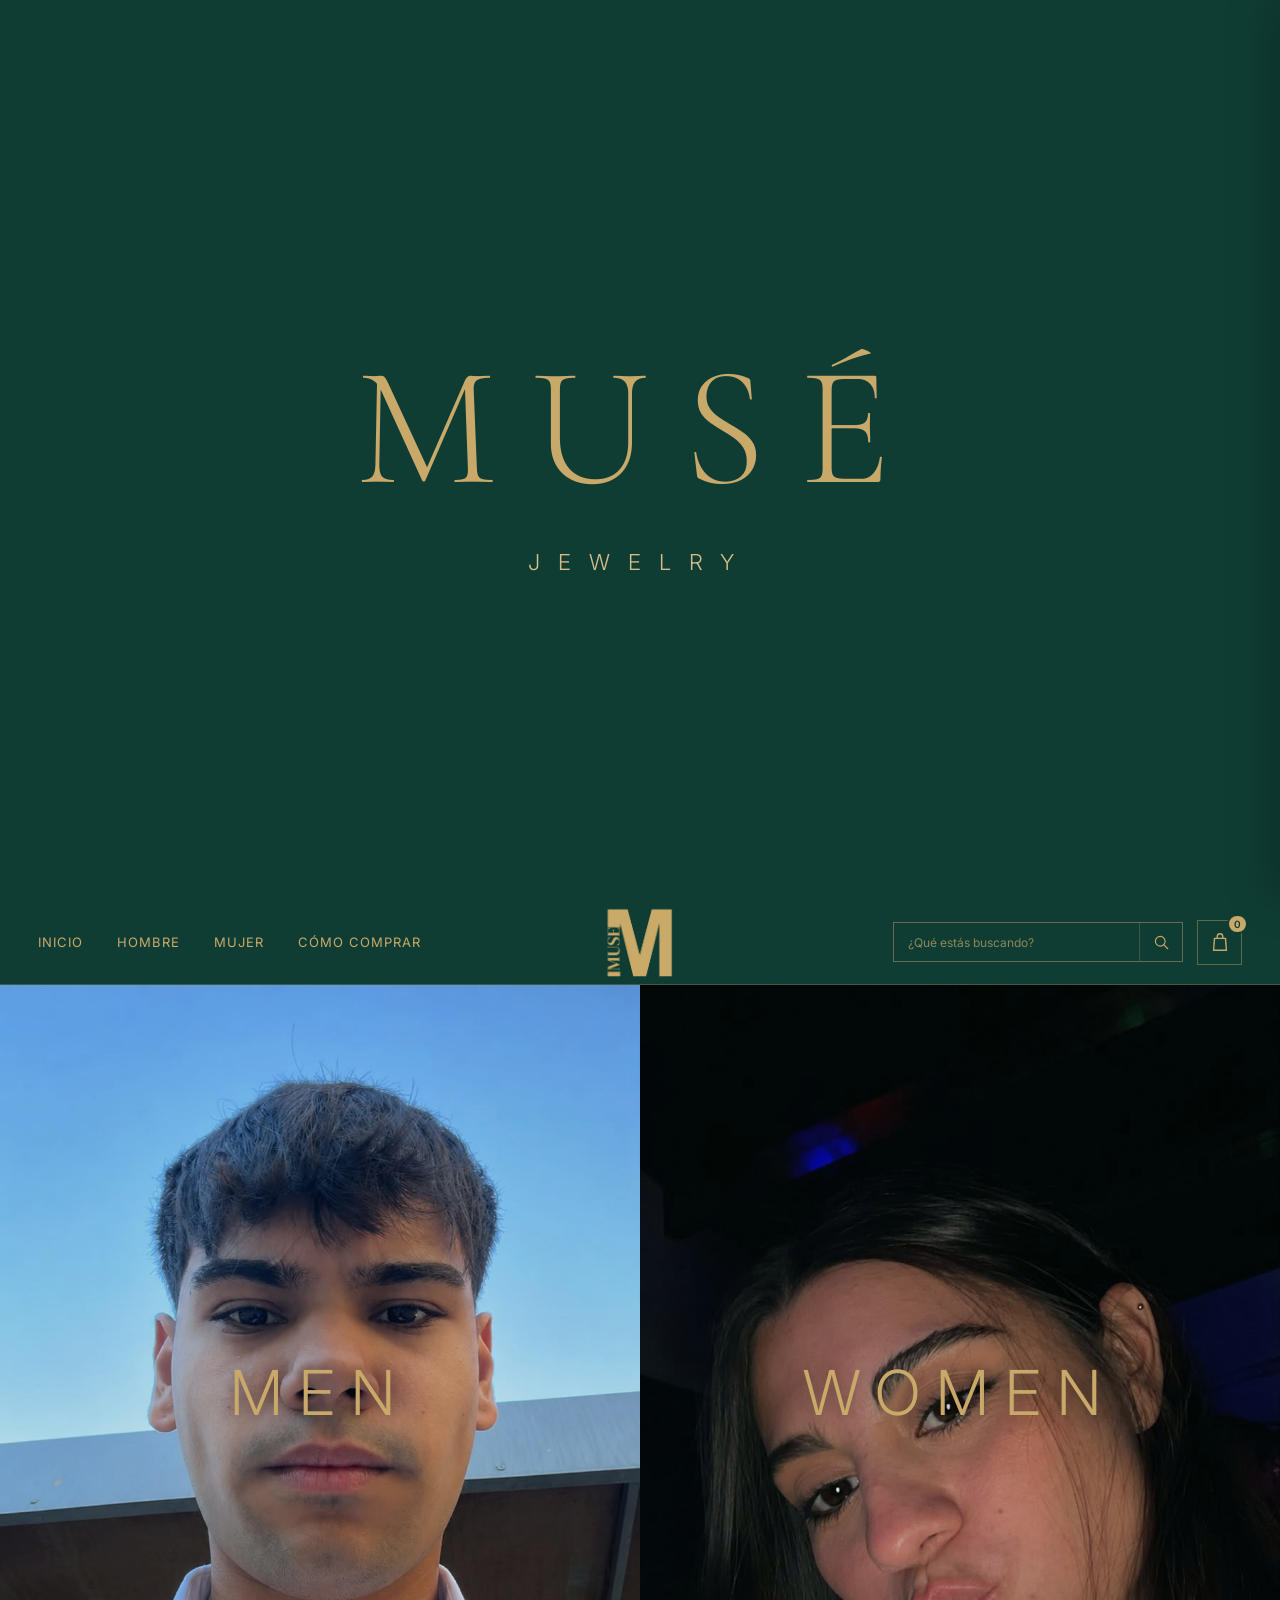
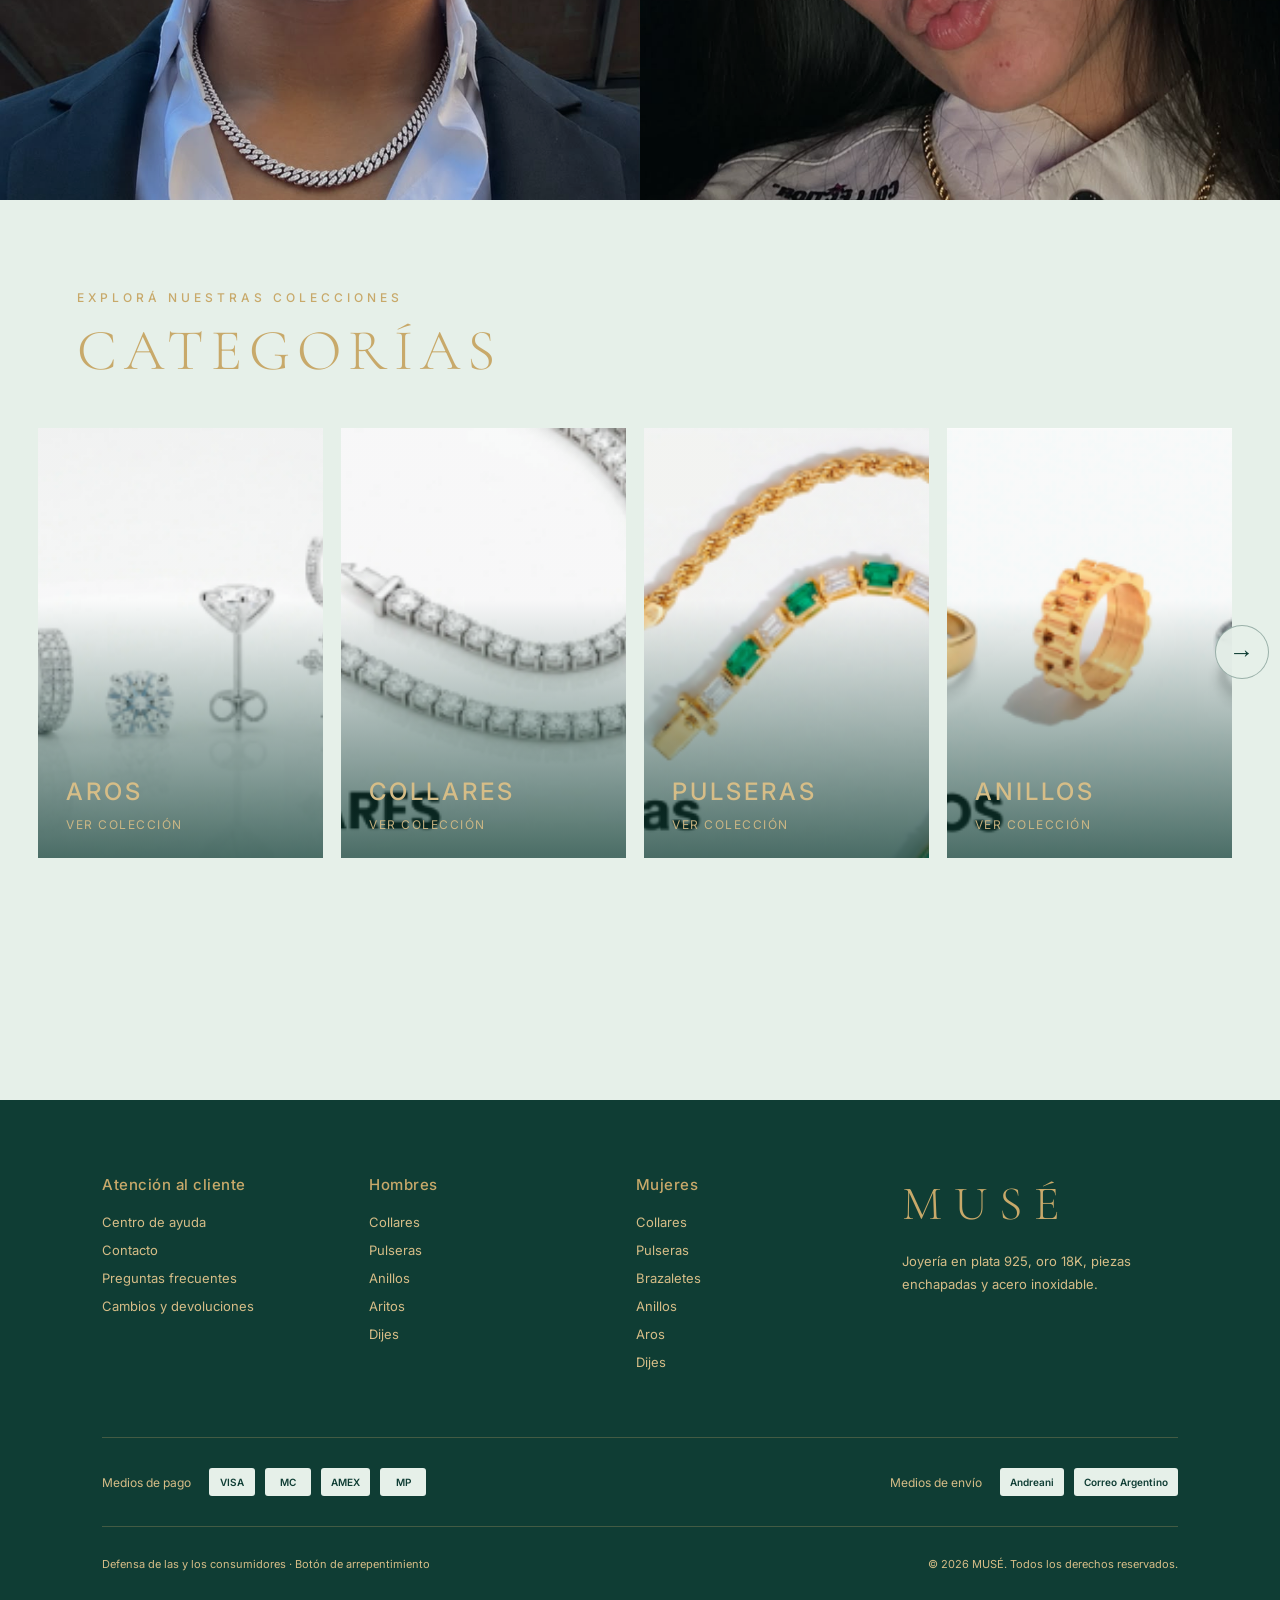
==== index.html @ 32039109 "Primera versión de MUSÉ" ====
<!DOCTYPE html>
<html lang="es">

<head>
    <meta charset="UTF-8">
    <meta name="viewport" content="width=device-width, initial-scale=1.0">

    <title>MUSÉ</title>

    <link rel="preconnect" href="https://fonts.googleapis.com">
    <link rel="preconnect" href="https://fonts.gstatic.com" crossorigin>

    <link
        href="https://fonts.googleapis.com/css2?family=Inter:wght@300;400;500&family=Cormorant+Garamond:wght@300;400;500&display=swap"
        rel="stylesheet">

    <link rel="stylesheet" href="style.css">
</head>

<body>

    <!-- PRESENTACIÓN -->

    <section id="inicio" class="hero">
        <h1>MUSÉ</h1>
        <p>JEWELRY</p>
    </section>

    <!-- BARRA SUPERIOR -->

    <header class="navbar">

        <div class="menu-izquierda">

            <a href="#inicio">Inicio</a>

            <div class="menu-item">
                <a href="#">Hombre</a>

                <div class="submenu">
                    <a href="#">Collares</a>
                    <a href="#">Pulseras</a>
                    <a href="#">Anillos</a>
                    <a href="#">Aritos</a>
                    <a href="#">Dijes</a>
                </div>
            </div>

            <div class="menu-item">
                <a href="#">Mujer</a>

                <div class="submenu">
                    <a href="#">Collares</a>
                    <a href="#">Pulseras</a>
                    <a href="#">Brazaletes</a>
                    <a href="#">Anillos</a>
                    <a href="#">Aros</a>
                    <a href="#">Dijes</a>
                </div>
            </div>

            <a href="como-comprar.html">Cómo comprar</a>

        </div>

        <!-- LOGO -->

        <a href="#inicio" class="logo" aria-label="Volver al inicio">
            <img src="imagenes web/logo-muse.PNG" alt="Logo de MUSÉ">
        </a>

        <!-- BUSCADOR Y CARRITO -->

        <div class="acciones-navbar">

            <form class="menu-derecha" id="formularioBusqueda">

                <input
                    type="search"
                    id="campoBusqueda"
                    placeholder="¿Qué estás buscando?"
                    aria-label="Buscar productos">

                <button type="submit" aria-label="Buscar">

                    <svg viewBox="0 0 24 24" aria-hidden="true">
                        <circle cx="11" cy="11" r="6.5"></circle>
                        <line x1="16" y1="16" x2="21" y2="21"></line>
                    </svg>

                </button>

            </form>

            <button
                class="boton-carrito"
                id="abrirCarrito"
                type="button"
                aria-label="Abrir carrito de compras">

                <svg viewBox="0 0 24 24" aria-hidden="true">
                    <path d="M6 8h12l1 13H5L6 8z"></path>
                    <path d="M9 8V6a3 3 0 0 1 6 0v2"></path>
                </svg>

                <span class="contador-carrito" id="contadorCarrito">0</span>

            </button>

        </div>

    </header>

    <!-- SEGUNDA PANTALLA: MEN / WOMEN -->

    <section class="contenido">

        <div class="categoria hombre">

            <img src="imagenes web/luca joya.jpeg" alt="Colección para hombre">

            <div class="overlay">
                <h2>MEN</h2>
            </div>

        </div>

        <div class="categoria mujer">

            <img src="imagenes web/sofia joya.jpeg" alt="Colección para mujer">

            <div class="overlay">
                <h2>WOMEN</h2>
            </div>

        </div>

    </section>

    <!-- TERCERA PANTALLA: CATEGORÍAS -->

    <section class="catalogo">

        <div class="catalogo-encabezado">
            <p>EXPLORÁ NUESTRAS COLECCIONES</p>
            <h2>CATEGORÍAS</h2>
        </div>

        <div class="carrusel-contenedor">

            <button
                class="flecha flecha-izquierda"
                id="flechaIzquierda"
                type="button"
                aria-label="Mover hacia la izquierda">

                &#8592;

            </button>

            <div class="carrusel" id="carruselCatalogo">

                <a href="collares.html" class="tarjeta-catalogo">

                    <img
                        src="imagenes web/aros-catalogo.png"
                        alt="Colección de aros">

                    <div class="tarjeta-texto">
                        <h3>AROS</h3>
                        <span>Ver colección</span>
                    </div>

                </a>

                <a href="collares.html" class="tarjeta-catalogo">

                    <img
                        src="imagenes web/collares-catalogo.png"
                        alt="Colección de collares">

                    <div class="tarjeta-texto">
                        <h3>COLLARES</h3>
                        <span>Ver colección</span>
                    </div>

                </a>

                <a href="pulseras.html" class="tarjeta-catalogo">

                    <img
                        src="imagenes web/pulseras-catalogo.png"
                        alt="Colección de pulseras">

                    <div class="tarjeta-texto">
                        <h3>PULSERAS</h3>
                        <span>Ver colección</span>
                    </div>

                </a>

                <a href="anillos.html" class="tarjeta-catalogo">

                    <img
                        src="imagenes web/anillos-catalogo.png"
                        alt="Colección de anillos">

                    <div class="tarjeta-texto">
                        <h3>ANILLOS</h3>
                        <span>Ver colección</span>
                    </div>

                </a>

                <a href="dijes.html" class="tarjeta-catalogo">

                    <img
                        src="imagenes web/dijes-catalogo.png"
                        alt="Colección de dijes">

                    <div class="tarjeta-texto">
                        <h3>DIJES</h3>
                        <span>Ver colección</span>
                    </div>

                </a>

            </div>

            <button
                class="flecha flecha-derecha"
                id="flechaDerecha"
                type="button"
                aria-label="Mover hacia la derecha">

                &#8594;

            </button>

        </div>

    </section>

    <!-- PIE DE PÁGINA -->

    <footer class="footer">

        <div class="footer-contenido">

            <div class="footer-columna">

                <h3>Atención al cliente</h3>

                <a href="#">Centro de ayuda</a>
                <a href="#">Contacto</a>
                <a href="#">Preguntas frecuentes</a>
                <a href="#">Cambios y devoluciones</a>

            </div>

            <div class="footer-columna">

                <h3>Hombres</h3>

                <a href="#">Collares</a>
                <a href="#">Pulseras</a>
                <a href="#">Anillos</a>
                <a href="#">Aritos</a>
                <a href="#">Dijes</a>

            </div>

            <div class="footer-columna">

                <h3>Mujeres</h3>

                <a href="#">Collares</a>
                <a href="#">Pulseras</a>
                <a href="#">Brazaletes</a>
                <a href="#">Anillos</a>
                <a href="#">Aros</a>
                <a href="#">Dijes</a>

            </div>

            <div class="footer-columna footer-marca">

                <h2>MUSÉ</h2>

                <p>
                    Joyería en plata 925, oro 18K, piezas enchapadas
                    y acero inoxidable.
                </p>

            </div>

        </div>

        <div class="footer-info">

            <div class="footer-pagos">

                <span>Medios de pago</span>

                <div class="pago">VISA</div>
                <div class="pago">MC</div>
                <div class="pago">AMEX</div>
                <div class="pago">MP</div>

            </div>

            <div class="footer-envios">

                <span>Medios de envío</span>

                <div class="envio">Andreani</div>
                <div class="envio">Correo Argentino</div>

            </div>

        </div>

        <div class="footer-final">

            <p>
                Defensa de las y los consumidores · Botón de arrepentimiento
            </p>

            <p>
                © 2026 MUSÉ. Todos los derechos reservados.
            </p>

        </div>

    </footer>

    <!-- CARRITO LATERAL -->

    <div class="fondo-carrito" id="fondoCarrito"></div>

    <aside
        class="carrito-lateral"
        id="carritoLateral"
        aria-hidden="true">

        <div class="carrito-encabezado">

            <div>

                <p class="carrito-etiqueta">
                    TU SELECCIÓN
                </p>

                <h2>
                    Carrito de compras
                </h2>

            </div>

            <button
                class="cerrar-carrito"
                id="cerrarCarrito"
                type="button"
                aria-label="Cerrar carrito">

                <svg viewBox="0 0 24 24" aria-hidden="true">
                    <line x1="5" y1="5" x2="19" y2="19"></line>
                    <line x1="19" y1="5" x2="5" y2="19"></line>
                </svg>

            </button>

        </div>

        <div
            class="carrito-productos"
            id="carritoProductos">
        </div>

        <div
            class="carrito-vacio"
            id="carritoVacio">

            <div class="icono-carrito-vacio">

                <svg viewBox="0 0 24 24" aria-hidden="true">
                    <path d="M6 8h12l1 13H5L6 8z"></path>
                    <path d="M9 8V6a3 3 0 0 1 6 0v2"></path>
                </svg>

            </div>

            <h3>
                Tu carrito está vacío
            </h3>

            <p>
                Todavía no agregaste ningún producto.
            </p>

            <button
                class="boton-seguir-comprando"
                id="seguirComprando"
                type="button">

                Seguir comprando

            </button>

        </div>

        <div
            class="carrito-resumen"
            id="carritoResumen">

            <div class="fila-total">

                <span>Total</span>

                <strong id="precioTotalCarrito">
                    $0
                </strong>

            </div>

            <p class="texto-envio-carrito">
                El costo de envío se calculará al iniciar la compra.
            </p>

            <button
                class="boton-iniciar-compra"
                id="iniciarCompra"
                type="button">

                Iniciar compra

            </button>

        </div>

    </aside>

    <script src="script.js"></script>

</body>

</html>
---- style.css ----
/* ===========================
   PALETA DE COLORES
=========================== */

:root {
    --verde-muse: #0f3d34;
    --verde-oscuro: #0b3029;
    --fondo-claro: #e6f0e9;
    --dorado-muse: #c8a96a;
    --dorado-suave: #d6bd87;
    --texto-oscuro: #17352f;
    --blanco: #ffffff;
}

/* ===========================
   CONFIGURACIÓN GENERAL
=========================== */

* {
    margin: 0;
    padding: 0;
    box-sizing: border-box;
}

html {
    scroll-behavior: smooth;
}

body {
    background: var(--verde-muse);
    color: var(--dorado-muse);

    font-family: 'Inter', Arial, Helvetica, sans-serif;
}

/* ===========================
   PRESENTACIÓN
=========================== */

.hero {
    height: 100vh;

    background: var(--verde-muse);

    display: flex;
    flex-direction: column;
    justify-content: center;
    align-items: center;
}

.hero h1 {
    font-family: 'Cormorant Garamond', serif;

    font-size: 170px;
    font-weight: 300;

    letter-spacing: 35px;

    color: var(--dorado-muse);

    animation: aparecer 2s ease;
}

.hero p {
    margin-top: 18px;

    font-family: 'Inter', sans-serif;

    color: var(--dorado-suave);

    font-size: 22px;
    font-weight: 300;

    letter-spacing: 18px;

    animation: aparecer 2.6s ease;
}

@keyframes aparecer {

    from {
        opacity: 0;
        transform: translateY(40px);
    }

    to {
        opacity: 1;
        transform: translateY(0);
    }

}

/* ===========================
   BARRA SUPERIOR
=========================== */

.navbar {
    position: sticky;
    top: 0;

    width: 100%;
    height: 85px;

    background: var(--verde-muse);

    display: flex;
    justify-content: space-between;
    align-items: center;

    padding: 0 38px;

    border-bottom: 1px solid rgba(200, 169, 106, 0.28);

    z-index: 999;
    overflow: visible;
}

/* ===========================
   MENÚ IZQUIERDO
=========================== */

.menu-izquierda {
    height: 100%;

    display: flex;
    align-items: center;

    gap: 34px;
}

.menu-izquierda > a,
.menu-item > a {
    position: relative;

    height: 100%;

    display: flex;
    align-items: center;

    color: var(--dorado-muse);
    text-decoration: none;

    font-family: 'Inter', sans-serif;
    font-size: 13px;
    font-weight: 400;

    letter-spacing: 1px;
    text-transform: uppercase;

    transition: color 0.3s ease;
}

.menu-izquierda a:visited {
    color: var(--dorado-muse);
}

/* Línea que aparece al pasar el cursor */

.menu-izquierda > a::after,
.menu-item > a::after {
    content: "";

    position: absolute;

    left: 0;
    bottom: 25px;

    width: 0;
    height: 1px;

    background: var(--dorado-muse);

    transition: width 0.3s ease;
}

.menu-izquierda > a:hover::after,
.menu-item:hover > a::after {
    width: 100%;
}

.menu-izquierda > a:hover,
.menu-item > a:hover {
    color: var(--dorado-suave);
}

.menu-item {
    position: relative;

    height: 100%;

    display: flex;
    align-items: center;
}

/* ===========================
   SUBMENÚ
=========================== */

.submenu {
    position: absolute;

    top: 100%;
    left: -18px;

    min-width: 195px;

    padding: 12px 0;

    background: var(--verde-oscuro);

    border: 1px solid rgba(200, 169, 106, 0.3);
    border-top: none;

    opacity: 0;
    visibility: hidden;

    transform: translateY(-8px);

    transition:
        opacity 0.25s ease,
        visibility 0.25s ease,
        transform 0.25s ease;

    z-index: 1000;
}

.submenu::before {
    content: "";

    position: absolute;

    left: 0;
    bottom: 100%;

    width: 100%;
    height: 12px;
}

.submenu a {
    display: block;

    width: 100%;

    padding: 12px 20px;

    color: var(--dorado-muse);
    text-decoration: none;

    font-family: 'Inter', sans-serif;
    font-size: 12px;
    font-weight: 400;

    letter-spacing: 1px;
    text-transform: uppercase;

    white-space: nowrap;

    transition:
        background 0.25s ease,
        color 0.25s ease,
        padding-left 0.25s ease;
}

.submenu a::after {
    display: none;
}

.submenu a:visited {
    color: var(--dorado-muse);
}

.submenu a:hover {
    color: var(--dorado-suave);
    background: rgba(200, 169, 106, 0.1);

    padding-left: 25px;
}

.menu-item:hover .submenu {
    opacity: 1;
    visibility: visible;

    transform: translateY(0);
}

/* ===========================
   LOGO DEL NAVBAR
=========================== */

.logo {
    position: absolute;

    left: 50%;
    top: 50%;

    width: 115px;
    height: 72px;

    display: flex;
    justify-content: center;
    align-items: center;

    transform: translate(-50%, -50%);

    text-decoration: none;
}

.logo img {
    display: block;

    width: 100%;
    height: 100%;

    object-fit: contain;

    border: none;
    outline: none;

    transition: transform 0.35s ease;
}

.logo:hover img {
    transform: scale(1.04);
}

/* ===========================
   BUSCADOR
=========================== */

.menu-derecha {
    display: flex;
    align-items: center;

    height: 40px;

    margin: 0;

    border: 1px solid rgba(200, 169, 106, 0.45);

    transition:
        border-color 0.3s ease,
        box-shadow 0.3s ease;
}

.menu-derecha:focus-within {
    border-color: var(--dorado-muse);

    box-shadow: 0 0 0 1px rgba(200, 169, 106, 0.18);
}

.menu-derecha input {
    width: 245px;
    height: 38px;

    padding: 0 14px;

    background: transparent;

    border: none;
    outline: none;

    color: var(--dorado-suave);

    font-family: 'Inter', sans-serif;
    font-size: 12px;
}

/* Quita la X automática del input search */

.menu-derecha input::-webkit-search-cancel-button {
    display: none;
}

.menu-derecha input::placeholder {
    color: rgba(200, 169, 106, 0.68);
}

.menu-derecha button {
    width: 43px;
    height: 38px;

    display: flex;
    justify-content: center;
    align-items: center;

    background: transparent;

    color: var(--dorado-muse);

    border: none;
    border-left: 1px solid rgba(200, 169, 106, 0.25);

    cursor: pointer;

    transition:
        background 0.3s ease,
        color 0.3s ease;
}

.menu-derecha button svg {
    width: 18px;
    height: 18px;

    fill: none;
    stroke: currentColor;
    stroke-width: 1.5;
    stroke-linecap: round;
}

.menu-derecha button:hover {
    background: rgba(200, 169, 106, 0.1);
    color: var(--dorado-suave);
}

/* ===========================
   SEGUNDA PANTALLA: MEN / WOMEN
=========================== */

.contenido {
    display: flex;

    width: 100%;
    height: calc(100vh - 85px);

    background: var(--verde-muse);
}

.categoria {
    position: relative;

    width: 50%;
    height: 100%;

    overflow: hidden;

    cursor: pointer;
}

.categoria img {
    display: block;

    width: 100%;
    height: 100%;

    object-fit: cover;

    transition:
        transform 0.7s ease,
        filter 0.7s ease;
}

.categoria.hombre img {
    object-position: center 35%;
}

.categoria.mujer img {
    object-position: center 35%;
}

.overlay {
    position: absolute;
    inset: 0;

    display: flex;
    justify-content: center;
    align-items: center;

    background: rgba(15, 61, 52, 0.1);

    transition: background 0.6s ease;
}

.overlay h2 {
    color: var(--dorado-muse);

    font-family: 'Inter', sans-serif;
    font-size: 62px;
    font-weight: 300;

    letter-spacing: 16px;

    text-shadow: 0 2px 18px rgba(0, 0, 0, 0.45);

    transition:
        transform 0.6s ease,
        letter-spacing 0.6s ease;
}

.categoria:hover img {
    transform: scale(1.04);

    filter:
        grayscale(45%)
        brightness(0.67);
}

.categoria:hover .overlay {
    background: rgba(15, 61, 52, 0.38);
}

.categoria:hover .overlay h2 {
    transform: scale(1.04);

    letter-spacing: 20px;
}

/* ===========================
   TERCERA PANTALLA: CATÁLOGO
=========================== */

.catalogo {
    min-height: 100vh;

    background: var(--fondo-claro);
    color: var(--texto-oscuro);

    padding: 90px 0 100px;

    overflow: hidden;
}

.catalogo-encabezado {
    width: min(1400px, 88%);

    margin: 0 auto 42px;
}

.catalogo-encabezado p {
    margin-bottom: 10px;

    font-family: 'Inter', sans-serif;
    font-size: 12px;
    font-weight: 500;

    letter-spacing: 4px;

    color: var(--dorado-muse);
}

.catalogo-encabezado h2 {
    font-family: 'Cormorant Garamond', serif;
    font-size: 58px;
    font-weight: 300;

    letter-spacing: 7px;

    color: var(--dorado-muse);
}

.carrusel-contenedor {
    position: relative;

    width: min(1500px, 94%);

    margin: 0 auto;

    display: flex;
    align-items: center;
}

.carrusel {
    display: flex;
    gap: 18px;

    width: 100%;

    overflow-x: auto;

    scroll-behavior: smooth;
    scroll-snap-type: x mandatory;

    padding: 0 5px 18px;

    scrollbar-width: none;
}

.carrusel::-webkit-scrollbar {
    display: none;
}

.tarjeta-catalogo {
    position: relative;

    flex: 0 0 calc((100% - 54px) / 4);
    height: 430px;

    overflow: hidden;

    cursor: pointer;

    scroll-snap-align: start;

    background: #d8e6dc;
}

.tarjeta-catalogo img {
    display: block;

    width: 100%;
    height: 100%;

    object-fit: cover;

    transition:
        transform 0.7s ease,
        filter 0.7s ease;
}

.tarjeta-catalogo::after {
    content: "";

    position: absolute;
    inset: 0;

    background: linear-gradient(
        to top,
        rgba(15, 61, 52, 0.75),
        rgba(15, 61, 52, 0.02) 60%
    );

    transition: background 0.5s ease;
}

.tarjeta-texto {
    position: absolute;

    left: 28px;
    right: 28px;
    bottom: 25px;

    z-index: 2;

    color: var(--dorado-suave);
}

.tarjeta-texto h3 {
    margin-bottom: 7px;

    font-family: 'Inter', sans-serif;
    font-size: 24px;
    font-weight: 500;

    letter-spacing: 3px;
}

.tarjeta-texto span {
    font-family: 'Inter', sans-serif;
    font-size: 12px;

    letter-spacing: 1.5px;
    text-transform: uppercase;

    opacity: 0.9;
}

.tarjeta-catalogo:hover img {
    transform: scale(1.06);

    filter:
        grayscale(20%)
        brightness(0.76);
}

.tarjeta-catalogo:hover::after {
    background: linear-gradient(
        to top,
        rgba(15, 61, 52, 0.88),
        rgba(15, 61, 52, 0.14) 64%
    );
}

/* Flechas */

.flecha {
    position: absolute;
    top: 50%;

    z-index: 10;

    width: 54px;
    height: 54px;

    border: 1px solid rgba(15, 61, 52, 0.35);
    border-radius: 50%;

    background: rgba(230, 240, 233, 0.94);
    color: var(--verde-muse);

    font-size: 25px;
    font-weight: 300;

    cursor: pointer;

    transform: translateY(-50%);

    transition:
        background 0.3s ease,
        color 0.3s ease,
        opacity 0.3s ease;
}

.flecha:hover {
    background: var(--verde-muse);
    color: var(--dorado-muse);
}

.flecha-izquierda {
    left: -27px;
}

.flecha-derecha {
    right: -27px;
}

.flecha:disabled {
    opacity: 0;
    pointer-events: none;
}

/* ===========================
   PIE DE PÁGINA
=========================== */

.footer {
    background: var(--verde-muse);
    color: var(--dorado-muse);

    padding: 75px 8% 30px;

    font-family: 'Inter', sans-serif;
}

.footer-contenido {
    display: grid;

    grid-template-columns: 1fr 1fr 1fr 1.4fr;

    gap: 70px;

    max-width: 1400px;

    margin: 0 auto;
}

.footer-columna {
    display: flex;
    flex-direction: column;
    align-items: flex-start;
}

.footer-columna h3 {
    margin-bottom: 20px;

    font-size: 15px;
    font-weight: 500;

    letter-spacing: 0.5px;

    color: var(--dorado-muse);
}

.footer-columna a {
    margin-bottom: 12px;

    color: var(--dorado-suave);
    text-decoration: none;

    font-size: 13px;

    transition: color 0.3s ease;
}

.footer-columna a:visited {
    color: var(--dorado-suave);
}

.footer-columna a:hover {
    color: var(--blanco);
}

.footer-marca {
    justify-self: end;

    max-width: 310px;
}

.footer-marca h2 {
    margin-bottom: 17px;

    font-family: 'Cormorant Garamond', serif;

    font-size: 48px;
    font-weight: 300;

    letter-spacing: 12px;

    color: var(--dorado-muse);
}

.footer-marca p {
    color: var(--dorado-suave);

    font-size: 13px;
    line-height: 1.8;
}

.footer-info {
    max-width: 1400px;

    margin: 55px auto 0;
    padding: 30px 0;

    display: flex;
    justify-content: space-between;

    gap: 40px;

    border-top: 1px solid rgba(200, 169, 106, 0.28);
    border-bottom: 1px solid rgba(200, 169, 106, 0.28);
}

.footer-pagos,
.footer-envios {
    display: flex;
    align-items: center;
    flex-wrap: wrap;

    gap: 10px;
}

.footer-pagos span,
.footer-envios span {
    margin-right: 8px;

    color: var(--dorado-suave);

    font-size: 12px;
}

.pago,
.envio {
    min-width: 46px;
    height: 28px;

    padding: 0 10px;

    display: flex;
    justify-content: center;
    align-items: center;

    background: var(--fondo-claro);
    color: var(--verde-muse);

    border-radius: 3px;

    font-size: 10px;
    font-weight: 600;
}

.footer-final {
    max-width: 1400px;

    margin: 30px auto 0;

    display: flex;
    justify-content: space-between;

    gap: 30px;

    color: var(--dorado-suave);

    font-size: 11px;
}

/* ===========================
   DISEÑO ADAPTABLE
=========================== */

@media (max-width: 1150px) {

    .navbar {
        padding: 0 24px;
    }

    .menu-izquierda {
        gap: 20px;
    }

    .menu-izquierda > a,
    .menu-item > a {
        font-size: 11px;
    }

    .logo {
        width: 75px;
        height: 62px;
    }

    .menu-derecha input {
        width: 195px;
    }

}

@media (max-width: 1000px) {

    .tarjeta-catalogo {
        flex-basis: calc((100% - 18px) / 2);
    }

}

@media (max-width: 900px) {

    .footer-contenido {
        grid-template-columns: 1fr 1fr;
    }

    .footer-marca {
        justify-self: start;
    }

    .footer-info,
    .footer-final {
        flex-direction: column;
    }

}

@media (max-width: 650px) {

    .hero h1 {
        font-size: 72px;
        letter-spacing: 18px;
    }

    .hero p {
        font-size: 14px;
        letter-spacing: 9px;
    }

    .catalogo {
        padding-top: 65px;
    }

    .catalogo-encabezado h2 {
        font-size: 42px;
    }

    .tarjeta-catalogo {
        flex-basis: 85%;
        height: 390px;
    }

    .flecha {
        display: none;
    }

    .footer {
        padding-left: 30px;
        padding-right: 30px;
    }

    .footer-contenido {
        grid-template-columns: 1fr;
        gap: 40px;
    }

}

/* ===========================
   PÁGINA: CÓMO COMPRAR
=========================== */

.encabezado-como-comprar {
    min-height: 430px;

    padding: 90px 25px 75px;

    display: flex;
    flex-direction: column;
    justify-content: center;
    align-items: center;

    text-align: center;

    background: var(--verde-muse);
    color: var(--dorado-muse);
}

.subtitulo-pagina {
    margin-bottom: 16px;

    font-family: 'Inter', sans-serif;
    font-size: 12px;
    font-weight: 500;

    letter-spacing: 5px;
}

.encabezado-como-comprar h1 {
    font-family: 'Cormorant Garamond', serif;
    font-size: 78px;
    font-weight: 300;

    letter-spacing: 8px;
}

.introduccion-compra {
    max-width: 700px;

    margin-top: 24px;

    color: var(--dorado-suave);

    font-family: 'Inter', sans-serif;
    font-size: 15px;
    line-height: 1.8;
}

/* Enlace activo del navbar */

.enlace-activo::after {
    width: 100% !important;
}

/* ===========================
   LISTA DE PASOS
=========================== */

.seccion-pasos {
    background: var(--fondo-claro);

    padding: 90px 25px 110px;
}

.lista-pasos {
    max-width: 1050px;

    margin: 0 auto;

    border-top: 1px solid rgba(15, 61, 52, 0.2);
}

.paso-compra {
    display: grid;

    grid-template-columns: 100px 1fr;

    gap: 35px;

    padding: 38px 0;

    border-bottom: 1px solid rgba(15, 61, 52, 0.2);
}

.numero-paso {
    color: var(--dorado-muse);

    font-family: 'Cormorant Garamond', serif;
    font-size: 45px;
    font-weight: 300;

    line-height: 1;
}

.contenido-paso h2 {
    margin-bottom: 11px;

    color: var(--verde-muse);

    font-family: 'Inter', sans-serif;
    font-size: 18px;
    font-weight: 500;

    letter-spacing: 0.5px;
}

.contenido-paso p {
    max-width: 760px;

    color: #48645d;

    font-family: 'Inter', sans-serif;
    font-size: 14px;

    line-height: 1.8;
}

/* Movimiento sutil al pasar el cursor */

.paso-compra {
    transition:
        padding-left 0.35s ease,
        background 0.35s ease;
}

.paso-compra:hover {
    padding-left: 18px;

    background: rgba(200, 169, 106, 0.06);
}

/* ===========================
   BENEFICIOS DE COMPRA
=========================== */

.beneficios-compra {
    min-height: 170px;

    padding: 45px 7%;

    display: flex;
    justify-content: center;
    align-items: center;

    background: #f4f7f5;

    border-top: 1px solid rgba(15, 61, 52, 0.12);
    border-bottom: 1px solid rgba(15, 61, 52, 0.12);
}

.beneficio {
    width: 30%;
    max-width: 380px;

    display: flex;
    justify-content: center;
    align-items: center;

    gap: 22px;
}

.icono-beneficio {
    flex: 0 0 44px;

    color: var(--verde-muse);
}

.icono-beneficio svg {
    display: block;

    width: 44px;
    height: 44px;

    fill: none;
    stroke: currentColor;

    stroke-width: 2;
    stroke-linecap: round;
    stroke-linejoin: round;
}

.beneficio h3 {
    margin-bottom: 5px;

    color: var(--verde-muse);

    font-family: 'Inter', sans-serif;
    font-size: 15px;
    font-weight: 600;

    letter-spacing: 0.3px;
    text-transform: uppercase;
}

.beneficio p {
    color: #64766f;

    font-family: 'Inter', sans-serif;
    font-size: 13px;
}

.separador-beneficio {
    width: 1px;
    height: 55px;

    margin: 0 45px;

    background: rgba(15, 61, 52, 0.28);
}

/* ===========================
   ADAPTACIÓN PARA CELULAR
=========================== */

@media (max-width: 900px) {

    .encabezado-como-comprar h1 {
        font-size: 60px;
    }

    .beneficios-compra {
        flex-direction: column;

        align-items: flex-start;

        gap: 35px;

        padding: 50px 12%;
    }

    .beneficio {
        width: 100%;
        max-width: none;

        justify-content: flex-start;
    }

    .separador-beneficio {
        width: 100%;
        height: 1px;

        margin: 0;
    }

}

@media (max-width: 600px) {

    .encabezado-como-comprar {
        min-height: 350px;

        padding-top: 70px;
    }

    .encabezado-como-comprar h1 {
        font-size: 46px;
        letter-spacing: 4px;
    }

    .paso-compra {
        grid-template-columns: 1fr;

        gap: 15px;

        padding: 30px 0;
    }

    .numero-paso {
        font-size: 38px;
    }

    .paso-compra:hover {
        padding-left: 0;
    }

}

/* ===========================
   ACCIONES DEL NAVBAR
=========================== */

.acciones-navbar {
    display: flex;
    align-items: center;

    gap: 14px;
}

/* ===========================
   BOTÓN DEL CARRITO
=========================== */

.boton-carrito {
    position: relative;

    width: 45px;
    height: 45px;

    display: flex;
    justify-content: center;
    align-items: center;

    background: transparent;
    color: var(--dorado-muse);

    border: 1px solid rgba(200, 169, 106, 0.42);

    cursor: pointer;

    transition:
        background 0.3s ease,
        border-color 0.3s ease,
        transform 0.3s ease;
}

.boton-carrito:hover {
    background: rgba(200, 169, 106, 0.1);
    border-color: var(--dorado-muse);

    transform: translateY(-1px);
}

.boton-carrito svg {
    width: 22px;
    height: 22px;

    fill: none;
    stroke: currentColor;

    stroke-width: 1.5;
    stroke-linecap: round;
    stroke-linejoin: round;
}

.contador-carrito {
    position: absolute;

    top: -7px;
    right: -7px;

    min-width: 20px;
    height: 20px;

    padding: 0 5px;

    display: flex;
    justify-content: center;
    align-items: center;

    background: var(--dorado-muse);
    color: var(--verde-muse);

    border: 2px solid var(--verde-muse);
    border-radius: 20px;

    font-family: 'Inter', sans-serif;
    font-size: 10px;
    font-weight: 600;
}

/* ===========================
   FONDO OSCURO DEL CARRITO
=========================== */

.fondo-carrito {
    position: fixed;
    inset: 0;

    background: rgba(0, 0, 0, 0.58);

    opacity: 0;
    visibility: hidden;

    transition:
        opacity 0.35s ease,
        visibility 0.35s ease;

    z-index: 1998;
}

.fondo-carrito.activo {
    opacity: 1;
    visibility: visible;
}

/* ===========================
   CARRITO LATERAL
=========================== */

.carrito-lateral {
    position: fixed;

    top: 0;
    right: 0;

    width: min(480px, 100%);
    height: 100vh;

    display: flex;
    flex-direction: column;

    background: var(--fondo-claro);
    color: var(--verde-muse);

    transform: translateX(100%);

    transition: transform 0.4s ease;

    z-index: 1999;

    box-shadow: -15px 0 40px rgba(0, 0, 0, 0.18);
}

.carrito-lateral.abierto {
    transform: translateX(0);
}

/* Impide mover la página detrás del carrito */

body.carrito-abierto {
    overflow: hidden;
}

/* Encabezado */

.carrito-encabezado {
    min-height: 105px;

    padding: 25px 28px;

    display: flex;
    justify-content: space-between;
    align-items: center;

    border-bottom: 1px solid rgba(15, 61, 52, 0.16);
}

.carrito-etiqueta {
    margin-bottom: 5px;

    color: var(--dorado-muse);

    font-family: 'Inter', sans-serif;
    font-size: 10px;
    font-weight: 500;

    letter-spacing: 3px;
}

.carrito-encabezado h2 {
    font-family: 'Cormorant Garamond', serif;
    font-size: 31px;
    font-weight: 400;

    letter-spacing: 1px;
}

.cerrar-carrito {
    width: 42px;
    height: 42px;

    display: flex;
    justify-content: center;
    align-items: center;

    background: transparent;
    color: var(--verde-muse);

    border: 1px solid rgba(15, 61, 52, 0.28);

    cursor: pointer;

    transition:
        background 0.3s ease,
        color 0.3s ease;
}

.cerrar-carrito:hover {
    background: var(--verde-muse);
    color: var(--dorado-muse);
}

.cerrar-carrito svg {
    width: 20px;
    height: 20px;

    fill: none;
    stroke: currentColor;

    stroke-width: 1.5;
    stroke-linecap: round;
}

/* ===========================
   CARRITO VACÍO
=========================== */

.carrito-vacio {
    flex: 1;

    padding: 50px 30px;

    display: flex;
    flex-direction: column;
    justify-content: center;
    align-items: center;

    text-align: center;
}

.icono-carrito-vacio {
    width: 72px;
    height: 72px;

    margin-bottom: 24px;

    display: flex;
    justify-content: center;
    align-items: center;

    color: var(--dorado-muse);

    border: 1px solid rgba(200, 169, 106, 0.5);
    border-radius: 50%;
}

.icono-carrito-vacio svg {
    width: 31px;
    height: 31px;

    fill: none;
    stroke: currentColor;

    stroke-width: 1.4;
    stroke-linecap: round;
    stroke-linejoin: round;
}

.carrito-vacio h3 {
    margin-bottom: 10px;

    font-family: 'Cormorant Garamond', serif;
    font-size: 30px;
    font-weight: 400;
}

.carrito-vacio p {
    margin-bottom: 28px;

    color: #60746e;

    font-family: 'Inter', sans-serif;
    font-size: 13px;

    line-height: 1.7;
}

.boton-seguir-comprando {
    min-width: 190px;
    height: 47px;

    padding: 0 22px;

    background: var(--verde-muse);
    color: var(--dorado-muse);

    border: 1px solid var(--verde-muse);

    font-family: 'Inter', sans-serif;
    font-size: 11px;
    font-weight: 500;

    letter-spacing: 1.5px;
    text-transform: uppercase;

    cursor: pointer;

    transition:
        background 0.3s ease,
        color 0.3s ease;
}

.boton-seguir-comprando:hover {
    background: transparent;
    color: var(--verde-muse);
}

/* ===========================
   PRODUCTOS DEL CARRITO
=========================== */

.carrito-productos {
    flex: 1;

    padding: 5px 28px;

    overflow-y: auto;
}

.producto-carrito {
    display: grid;

    grid-template-columns: 90px 1fr auto;
    gap: 16px;

    padding: 22px 0;

    border-bottom: 1px solid rgba(15, 61, 52, 0.15);
}

.producto-carrito img {
    width: 90px;
    height: 105px;

    object-fit: cover;

    background: #d6e2da;
}

.informacion-producto-carrito h3 {
    margin-bottom: 7px;

    color: var(--verde-muse);

    font-family: 'Inter', sans-serif;
    font-size: 13px;
    font-weight: 600;

    letter-spacing: 0.5px;
}

.informacion-producto-carrito p {
    margin-bottom: 12px;

    color: #64776f;

    font-family: 'Inter', sans-serif;
    font-size: 11px;
}

.precio-producto-carrito {
    color: var(--dorado-muse);

    font-family: 'Inter', sans-serif;
    font-size: 14px;
    font-weight: 600;
}

.controles-cantidad {
    margin-top: 14px;

    display: flex;
    align-items: center;

    width: max-content;

    border: 1px solid rgba(15, 61, 52, 0.24);
}

.controles-cantidad button {
    width: 31px;
    height: 31px;

    background: transparent;
    color: var(--verde-muse);

    border: none;

    cursor: pointer;
}

.controles-cantidad span {
    min-width: 30px;

    text-align: center;

    font-size: 12px;
}

.eliminar-producto {
    align-self: start;

    background: transparent;
    color: #7c8c87;

    border: none;

    font-size: 18px;

    cursor: pointer;
}

/* ===========================
   RESUMEN DEL CARRITO
=========================== */

.carrito-resumen {
    padding: 25px 28px 28px;

    background: #dde9e0;

    border-top: 1px solid rgba(15, 61, 52, 0.16);
}

.fila-total {
    margin-bottom: 12px;

    display: flex;
    justify-content: space-between;
    align-items: center;

    color: var(--verde-muse);

    font-family: 'Inter', sans-serif;
}

.fila-total span {
    font-size: 14px;
    text-transform: uppercase;

    letter-spacing: 1px;
}

.fila-total strong {
    font-size: 21px;
}

.texto-envio-carrito {
    margin-bottom: 20px;

    color: #61756e;

    font-family: 'Inter', sans-serif;
    font-size: 11px;

    line-height: 1.6;
}

.boton-iniciar-compra {
    width: 100%;
    height: 52px;

    background: var(--verde-muse);
    color: var(--dorado-muse);

    border: 1px solid var(--verde-muse);

    font-family: 'Inter', sans-serif;
    font-size: 12px;
    font-weight: 500;

    letter-spacing: 1.5px;
    text-transform: uppercase;

    cursor: pointer;

    transition:
        background 0.3s ease,
        color 0.3s ease;
}

.boton-iniciar-compra:hover {
    background: transparent;
    color: var(--verde-muse);
}

/* Ocultar elementos según el estado */

.carrito-vacio.oculto,
.carrito-resumen.oculto,
.carrito-productos.oculto {
    display: none;
}

/* ===========================
   CARRITO EN CELULAR
=========================== */

@media (max-width: 750px) {

    .menu-derecha {
        display: none;
    }

    .acciones-navbar {
        margin-left: auto;
    }

    .carrito-lateral {
        width: 100%;
    }

}
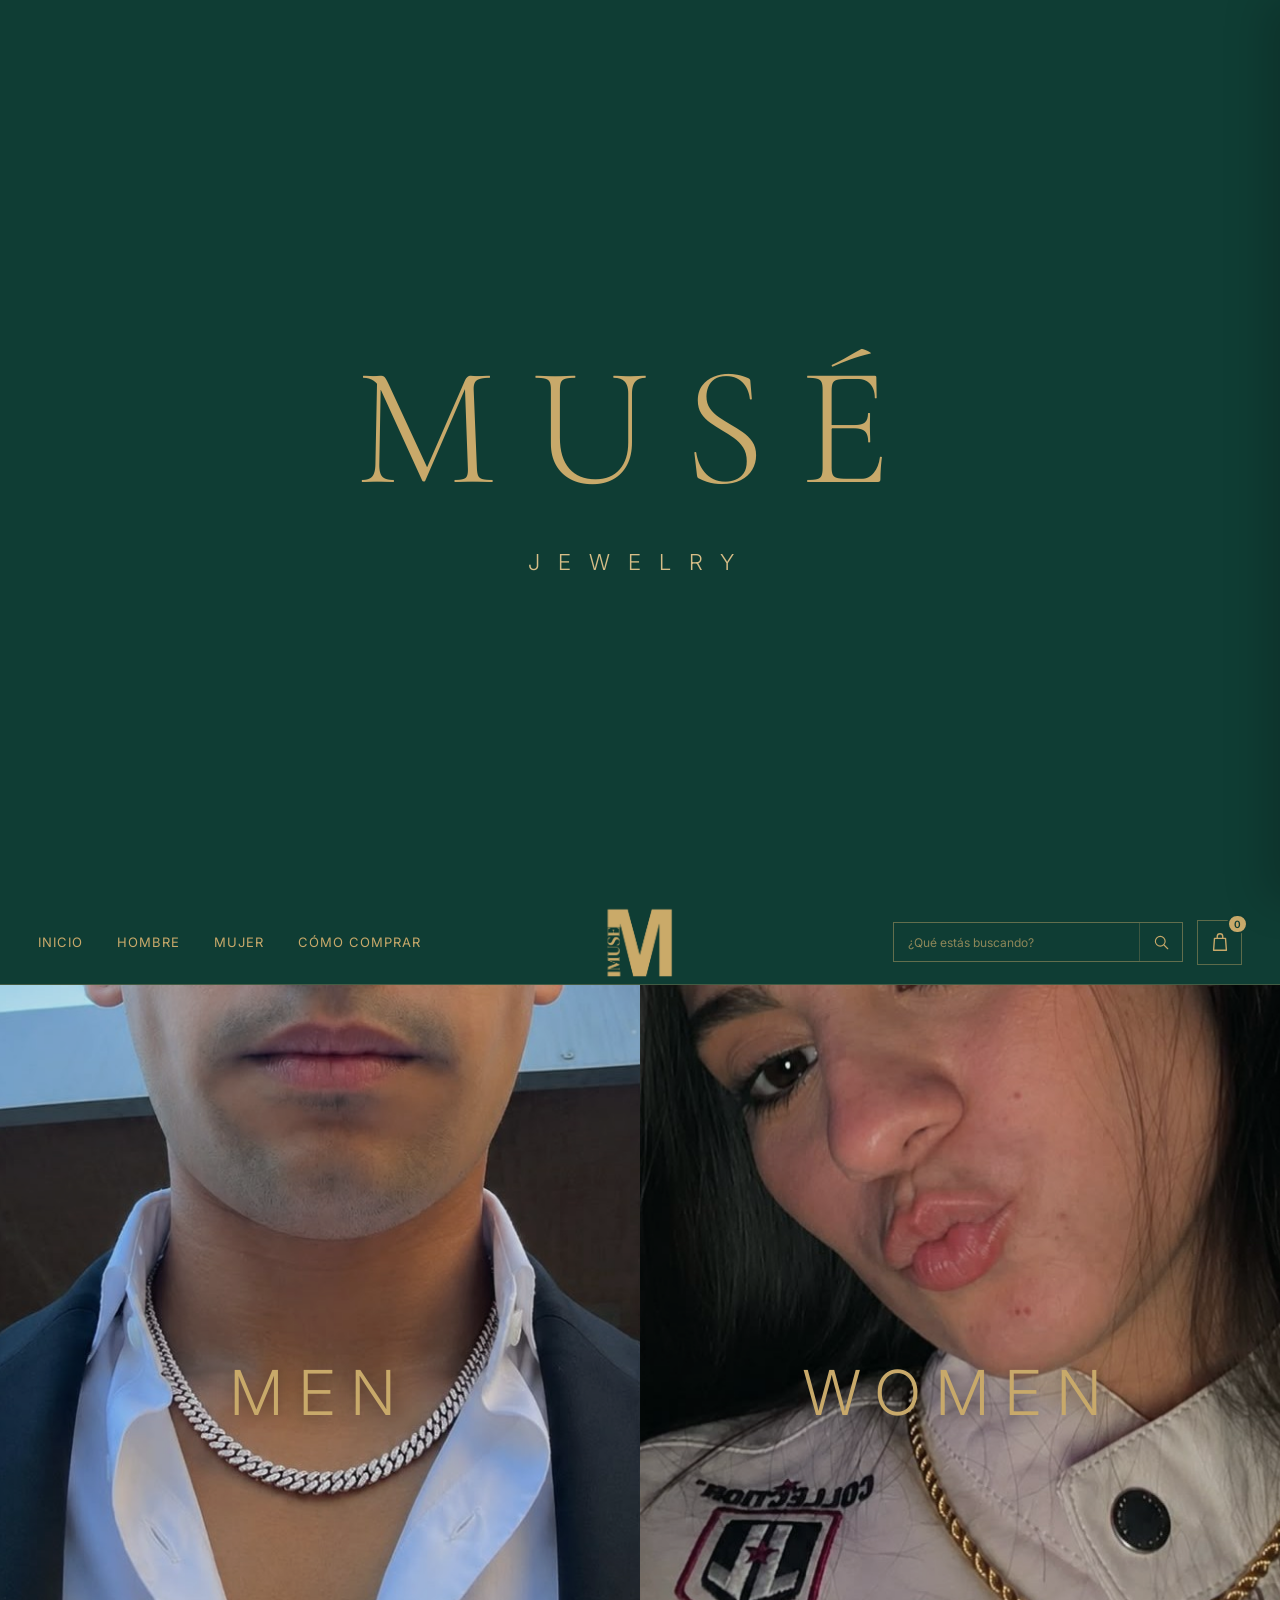
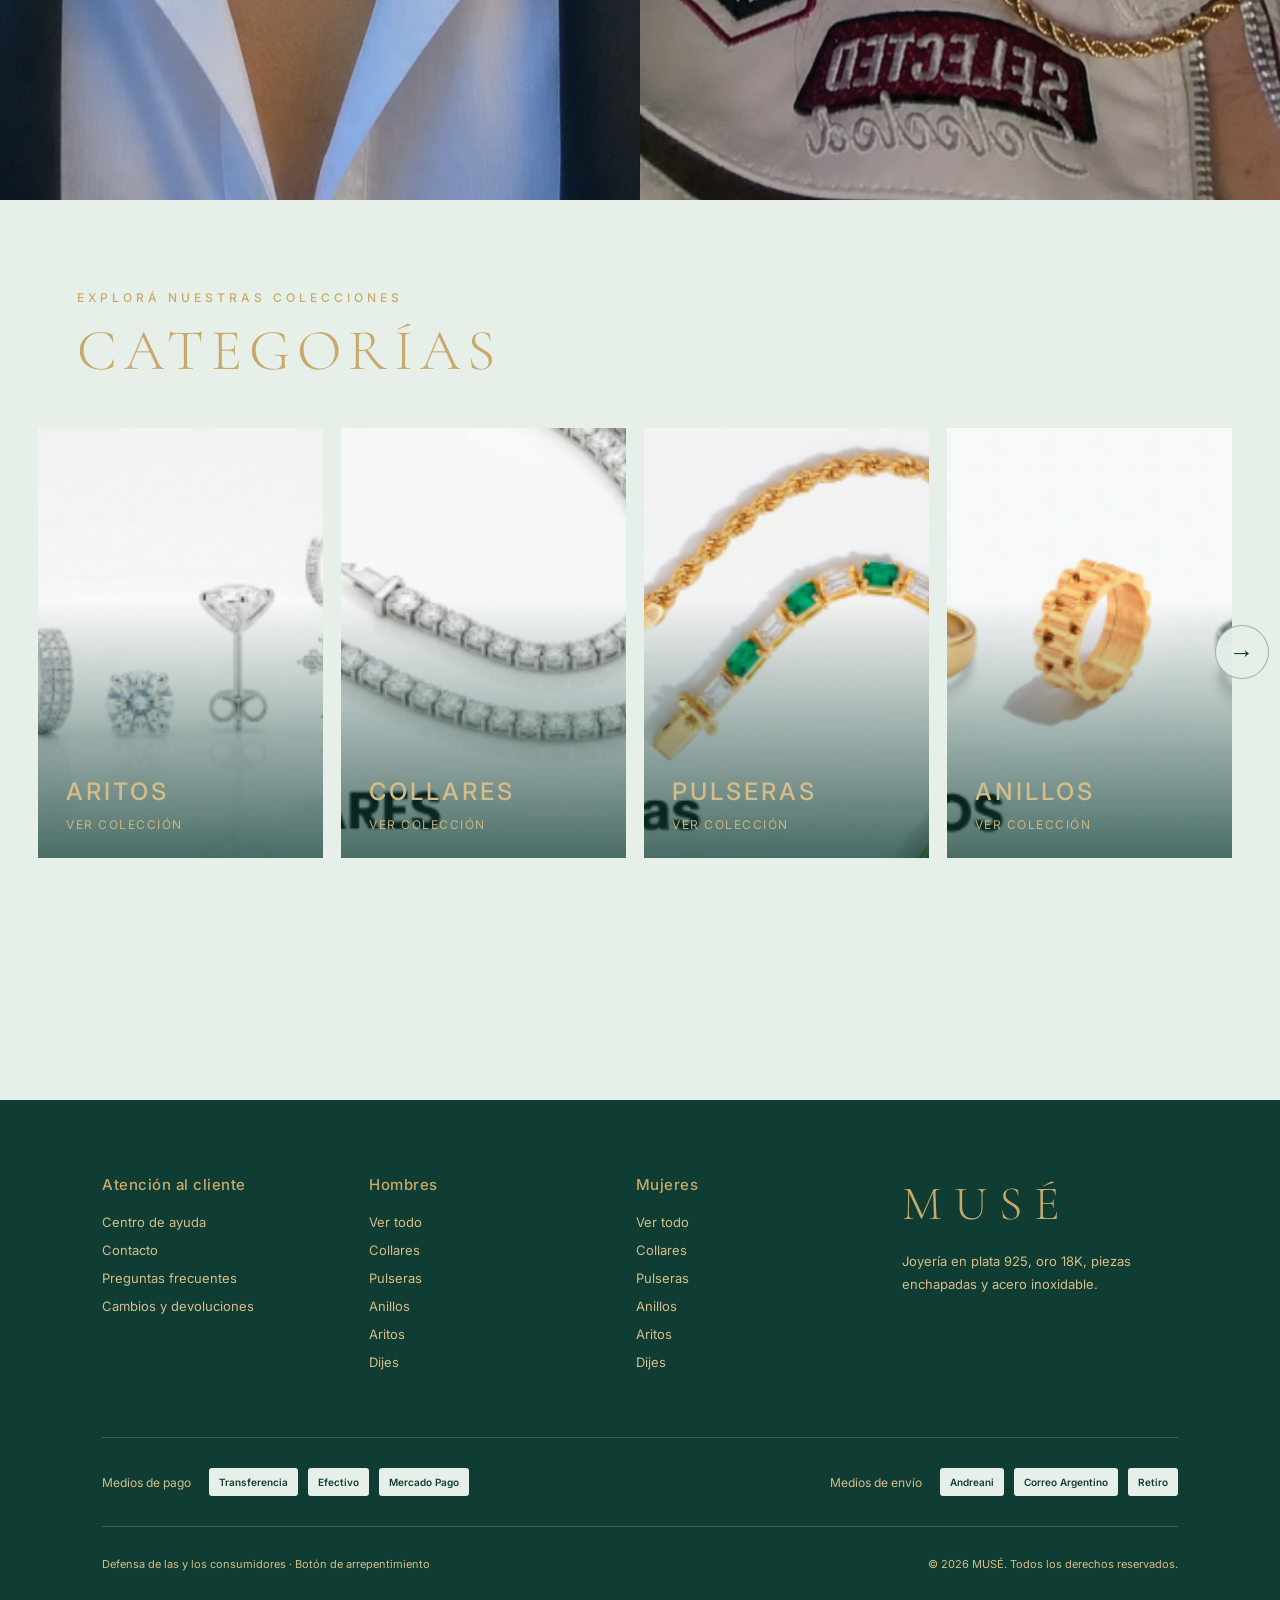
==== commit fd4571c3: "Refactoricé navbar y footer en componentes" ====
--- a/index.html
+++ b/index.html
@@ -3,12 +3,19 @@
 
 <head>
     <meta charset="UTF-8">
-    <meta name="viewport" content="width=device-width, initial-scale=1.0">
+
+    <meta
+        name="viewport"
+        content="width=device-width, initial-scale=1.0">
 
     <title>MUSÉ</title>
 
     <link rel="preconnect" href="https://fonts.googleapis.com">
-    <link rel="preconnect" href="https://fonts.gstatic.com" crossorigin>
+
+    <link
+        rel="preconnect"
+        href="https://fonts.gstatic.com"
+        crossorigin>
 
     <link
         href="https://fonts.googleapis.com/css2?family=Inter:wght@300;400;500&family=Cormorant+Garamond:wght@300;400;500&display=swap"
@@ -19,132 +26,237 @@
 
 <body>
 
-    <!-- PRESENTACIÓN -->
-
-    <section id="inicio" class="hero">
+    <!-- ===========================
+         PRESENTACIÓN
+    ============================ -->
+
+    <section
+        id="inicio"
+        class="hero">
+
         <h1>MUSÉ</h1>
+
         <p>JEWELRY</p>
+
     </section>
 
-    <!-- BARRA SUPERIOR -->
-
-    <header class="navbar">
-
-        <div class="menu-izquierda">
-
-            <a href="#inicio">Inicio</a>
-
-            <div class="menu-item">
-                <a href="#">Hombre</a>
-
-                <div class="submenu">
-                    <a href="#">Collares</a>
-                    <a href="#">Pulseras</a>
-                    <a href="#">Anillos</a>
-                    <a href="#">Aritos</a>
-                    <a href="#">Dijes</a>
-                </div>
-            </div>
-
-            <div class="menu-item">
-                <a href="#">Mujer</a>
-
-                <div class="submenu">
-                    <a href="#">Collares</a>
-                    <a href="#">Pulseras</a>
-                    <a href="#">Brazaletes</a>
-                    <a href="#">Anillos</a>
-                    <a href="#">Aros</a>
-                    <a href="#">Dijes</a>
-                </div>
-            </div>
-
-            <a href="como-comprar.html">Cómo comprar</a>
-
-        </div>
-
-        <!-- LOGO -->
-
-        <a href="#inicio" class="logo" aria-label="Volver al inicio">
-            <img src="imagenes web/logo-muse.PNG" alt="Logo de MUSÉ">
+
+    <!-- ===========================
+         NAVBAR
+    ============================ -->
+
+   <div id="navbarCompartido"></div>
+
+    <div
+    class="fondo-menu-mobile"
+    id="fondoMenuMobile">
+</div>
+
+<aside
+    class="menu-mobile"
+    id="menuMobile"
+    aria-hidden="true">
+
+    <div class="menu-mobile-encabezado">
+
+        <p>MENÚ</p>
+
+        <button
+            class="cerrar-menu-mobile"
+            id="cerrarMenuMobile"
+            type="button"
+            aria-label="Cerrar menú">
+
+            <span></span>
+            <span></span>
+
+        </button>
+
+    </div>
+
+    <nav class="menu-mobile-contenido">
+
+        <a
+            class="enlace-mobile-principal"
+            href="index.html#inicio">
+
+            Inicio
+
         </a>
 
-        <!-- BUSCADOR Y CARRITO -->
-
-        <div class="acciones-navbar">
-
-            <form class="menu-derecha" id="formularioBusqueda">
-
-                <input
-                    type="search"
-                    id="campoBusqueda"
-                    placeholder="¿Qué estás buscando?"
-                    aria-label="Buscar productos">
-
-                <button type="submit" aria-label="Buscar">
-
-                    <svg viewBox="0 0 24 24" aria-hidden="true">
-                        <circle cx="11" cy="11" r="6.5"></circle>
-                        <line x1="16" y1="16" x2="21" y2="21"></line>
-                    </svg>
-
-                </button>
-
-            </form>
-
-            <button
-                class="boton-carrito"
-                id="abrirCarrito"
+        <div class="grupo-menu-mobile">
+
+            <button
+                class="boton-submenu-mobile"
                 type="button"
-                aria-label="Abrir carrito de compras">
-
-                <svg viewBox="0 0 24 24" aria-hidden="true">
-                    <path d="M6 8h12l1 13H5L6 8z"></path>
-                    <path d="M9 8V6a3 3 0 0 1 6 0v2"></path>
-                </svg>
-
-                <span class="contador-carrito" id="contadorCarrito">0</span>
-
-            </button>
-
-        </div>
-
-    </header>
-
-    <!-- SEGUNDA PANTALLA: MEN / WOMEN -->
+                aria-expanded="false">
+
+                <span>Hombre</span>
+                <span class="icono-desplegar">+</span>
+
+            </button>
+
+            <div class="submenu-mobile">
+
+                <a href="catalogo.html?genero=hombre">
+                    Ver todo
+                </a>
+
+                <a href="catalogo.html?genero=hombre&categoria=collares">
+                    Collares
+                </a>
+
+                <a href="catalogo.html?genero=hombre&categoria=pulseras">
+                    Pulseras
+                </a>
+
+                <a href="catalogo.html?genero=hombre&categoria=anillos">
+                    Anillos
+                </a>
+
+                <a href="catalogo.html?genero=hombre&categoria=aritos">
+                    Aritos
+                </a>
+
+                <a href="catalogo.html?genero=hombre&categoria=dijes">
+                    Dijes
+                </a>
+
+            </div>
+
+        </div>
+
+        <div class="grupo-menu-mobile">
+
+            <button
+                class="boton-submenu-mobile"
+                type="button"
+                aria-expanded="false">
+
+                <span>Mujer</span>
+                <span class="icono-desplegar">+</span>
+
+            </button>
+
+            <div class="submenu-mobile">
+
+                <a href="catalogo.html?genero=mujer">
+                    Ver todo
+                </a>
+
+                <a href="catalogo.html?genero=mujer&categoria=collares">
+                    Collares
+                </a>
+
+                <a href="catalogo.html?genero=mujer&categoria=pulseras">
+                    Pulseras
+                </a>
+
+                <a href="catalogo.html?genero=mujer&categoria=anillos">
+                    Anillos
+                </a>
+
+                <a href="catalogo.html?genero=mujer&categoria=aritos">
+                    Aritos
+                </a>
+
+                <a href="catalogo.html?genero=mujer&categoria=dijes">
+                    Dijes
+                </a>
+
+            </div>
+
+        </div>
+
+        <a
+            class="enlace-mobile-principal"
+            href="como-comprar.html">
+
+            Cómo comprar
+
+        </a>
+
+    </nav>
+
+    <div class="menu-mobile-marca">
+
+        <strong>MUSÉ</strong>
+
+        <p>
+            Plata 925, enchapado en oro 18K
+            y acero inoxidable.
+        </p>
+
+    </div>
+
+</aside>
+
+
+    <!-- ===========================
+         SEGUNDA PANTALLA: MEN / WOMEN
+    ============================ -->
 
     <section class="contenido">
 
-        <div class="categoria hombre">
-
-            <img src="imagenes web/luca joya.jpeg" alt="Colección para hombre">
+
+        <!-- HOMBRE -->
+
+        <a
+            href="catalogo.html?genero=hombre"
+            class="categoria hombre">
+
+            <img
+                src="imagenes web/luca joya.jpeg"
+                alt="Colección para hombre">
 
             <div class="overlay">
+
                 <h2>MEN</h2>
-            </div>
-
-        </div>
-
-        <div class="categoria mujer">
-
-            <img src="imagenes web/sofia joya.jpeg" alt="Colección para mujer">
+
+            </div>
+
+        </a>
+
+
+        <!-- MUJER -->
+
+        <a
+            href="catalogo.html?genero=mujer"
+            class="categoria mujer">
+
+            <img
+                src="imagenes web/sofia joya.jpeg"
+                alt="Colección para mujer">
 
             <div class="overlay">
+
                 <h2>WOMEN</h2>
-            </div>
-
-        </div>
+
+            </div>
+
+        </a>
 
     </section>
 
-    <!-- TERCERA PANTALLA: CATEGORÍAS -->
+
+    <!-- ===========================
+         TERCERA PANTALLA: CATEGORÍAS
+    ============================ -->
 
     <section class="catalogo">
 
         <div class="catalogo-encabezado">
-            <p>EXPLORÁ NUESTRAS COLECCIONES</p>
-            <h2>CATEGORÍAS</h2>
-        </div>
+
+            <p>
+                EXPLORÁ NUESTRAS COLECCIONES
+            </p>
+
+            <h2>
+                CATEGORÍAS
+            </h2>
+
+        </div>
+
 
         <div class="carrusel-contenedor">
 
@@ -158,74 +270,128 @@
 
             </button>
 
-            <div class="carrusel" id="carruselCatalogo">
-
-                <a href="collares.html" class="tarjeta-catalogo">
+
+            <div
+                class="carrusel"
+                id="carruselCatalogo">
+
+
+                <!-- ARITOS -->
+
+                <a
+                    href="catalogo.html?categoria=aritos"
+                    class="tarjeta-catalogo">
 
                     <img
                         src="imagenes web/aros-catalogo.png"
-                        alt="Colección de aros">
+                        alt="Colección de aritos">
 
                     <div class="tarjeta-texto">
-                        <h3>AROS</h3>
-                        <span>Ver colección</span>
+
+                        <h3>ARITOS</h3>
+
+                        <span>
+                            Ver colección
+                        </span>
+
                     </div>
 
                 </a>
 
-                <a href="collares.html" class="tarjeta-catalogo">
+
+                <!-- COLLARES -->
+
+                <a
+                    href="catalogo.html?categoria=collares"
+                    class="tarjeta-catalogo">
 
                     <img
                         src="imagenes web/collares-catalogo.png"
                         alt="Colección de collares">
 
                     <div class="tarjeta-texto">
+
                         <h3>COLLARES</h3>
-                        <span>Ver colección</span>
+
+                        <span>
+                            Ver colección
+                        </span>
+
                     </div>
 
                 </a>
 
-                <a href="pulseras.html" class="tarjeta-catalogo">
+
+                <!-- PULSERAS -->
+
+                <a
+                    href="catalogo.html?categoria=pulseras"
+                    class="tarjeta-catalogo">
 
                     <img
                         src="imagenes web/pulseras-catalogo.png"
                         alt="Colección de pulseras">
 
                     <div class="tarjeta-texto">
+
                         <h3>PULSERAS</h3>
-                        <span>Ver colección</span>
+
+                        <span>
+                            Ver colección
+                        </span>
+
                     </div>
 
                 </a>
 
-                <a href="anillos.html" class="tarjeta-catalogo">
+
+                <!-- ANILLOS -->
+
+                <a
+                    href="catalogo.html?categoria=anillos"
+                    class="tarjeta-catalogo">
 
                     <img
                         src="imagenes web/anillos-catalogo.png"
                         alt="Colección de anillos">
 
                     <div class="tarjeta-texto">
+
                         <h3>ANILLOS</h3>
-                        <span>Ver colección</span>
+
+                        <span>
+                            Ver colección
+                        </span>
+
                     </div>
 
                 </a>
 
-                <a href="dijes.html" class="tarjeta-catalogo">
+
+                <!-- DIJES -->
+
+                <a
+                    href="catalogo.html?categoria=dijes"
+                    class="tarjeta-catalogo">
 
                     <img
                         src="imagenes web/dijes-catalogo.png"
                         alt="Colección de dijes">
 
                     <div class="tarjeta-texto">
+
                         <h3>DIJES</h3>
-                        <span>Ver colección</span>
+
+                        <span>
+                            Ver colección
+                        </span>
+
                     </div>
 
                 </a>
 
             </div>
+
 
             <button
                 class="flecha flecha-derecha"
@@ -241,102 +407,27 @@
 
     </section>
 
-    <!-- PIE DE PÁGINA -->
-
-    <footer class="footer">
-
-        <div class="footer-contenido">
-
-            <div class="footer-columna">
-
-                <h3>Atención al cliente</h3>
-
-                <a href="#">Centro de ayuda</a>
-                <a href="#">Contacto</a>
-                <a href="#">Preguntas frecuentes</a>
-                <a href="#">Cambios y devoluciones</a>
-
-            </div>
-
-            <div class="footer-columna">
-
-                <h3>Hombres</h3>
-
-                <a href="#">Collares</a>
-                <a href="#">Pulseras</a>
-                <a href="#">Anillos</a>
-                <a href="#">Aritos</a>
-                <a href="#">Dijes</a>
-
-            </div>
-
-            <div class="footer-columna">
-
-                <h3>Mujeres</h3>
-
-                <a href="#">Collares</a>
-                <a href="#">Pulseras</a>
-                <a href="#">Brazaletes</a>
-                <a href="#">Anillos</a>
-                <a href="#">Aros</a>
-                <a href="#">Dijes</a>
-
-            </div>
-
-            <div class="footer-columna footer-marca">
-
-                <h2>MUSÉ</h2>
-
-                <p>
-                    Joyería en plata 925, oro 18K, piezas enchapadas
-                    y acero inoxidable.
-                </p>
-
-            </div>
-
-        </div>
-
-        <div class="footer-info">
-
-            <div class="footer-pagos">
-
-                <span>Medios de pago</span>
-
-                <div class="pago">VISA</div>
-                <div class="pago">MC</div>
-                <div class="pago">AMEX</div>
-                <div class="pago">MP</div>
-
-            </div>
-
-            <div class="footer-envios">
-
-                <span>Medios de envío</span>
-
-                <div class="envio">Andreani</div>
-                <div class="envio">Correo Argentino</div>
-
-            </div>
-
-        </div>
-
-        <div class="footer-final">
-
-            <p>
-                Defensa de las y los consumidores · Botón de arrepentimiento
-            </p>
-
-            <p>
-                © 2026 MUSÉ. Todos los derechos reservados.
-            </p>
-
-        </div>
-
-    </footer>
-
-    <!-- CARRITO LATERAL -->
-
-    <div class="fondo-carrito" id="fondoCarrito"></div>
+
+    <!-- ===========================
+         FOOTER
+    ============================ -->
+
+    <div id="footerCompartido"></div>
+
+
+    <!-- ===========================
+         FONDO DEL CARRITO
+    ============================ -->
+
+    <div
+        class="fondo-carrito"
+        id="fondoCarrito">
+    </div>
+
+
+    <!-- ===========================
+         CARRITO LATERAL
+    ============================ -->
 
     <aside
         class="carrito-lateral"
@@ -357,38 +448,62 @@
 
             </div>
 
+
             <button
                 class="cerrar-carrito"
                 id="cerrarCarrito"
                 type="button"
                 aria-label="Cerrar carrito">
 
-                <svg viewBox="0 0 24 24" aria-hidden="true">
-                    <line x1="5" y1="5" x2="19" y2="19"></line>
-                    <line x1="19" y1="5" x2="5" y2="19"></line>
+                <svg
+                    viewBox="0 0 24 24"
+                    aria-hidden="true">
+
+                    <line
+                        x1="5"
+                        y1="5"
+                        x2="19"
+                        y2="19">
+                    </line>
+
+                    <line
+                        x1="19"
+                        y1="5"
+                        x2="5"
+                        y2="19">
+                    </line>
+
                 </svg>
 
             </button>
 
         </div>
+
 
         <div
             class="carrito-productos"
             id="carritoProductos">
         </div>
 
+
         <div
             class="carrito-vacio"
             id="carritoVacio">
 
             <div class="icono-carrito-vacio">
 
-                <svg viewBox="0 0 24 24" aria-hidden="true">
+                <svg
+                    viewBox="0 0 24 24"
+                    aria-hidden="true">
+
                     <path d="M6 8h12l1 13H5L6 8z"></path>
+
                     <path d="M9 8V6a3 3 0 0 1 6 0v2"></path>
+
                 </svg>
 
             </div>
+
 
             <h3>
                 Tu carrito está vacío
@@ -398,6 +513,7 @@
                 Todavía no agregaste ningún producto.
             </p>
 
+
             <button
                 class="boton-seguir-comprando"
                 id="seguirComprando"
@@ -409,13 +525,16 @@
 
         </div>
 
+
         <div
             class="carrito-resumen"
             id="carritoResumen">
 
             <div class="fila-total">
 
-                <span>Total</span>
+                <span>
+                    Total
+                </span>
 
                 <strong id="precioTotalCarrito">
                     $0
@@ -423,9 +542,14 @@
 
             </div>
 
+
             <p class="texto-envio-carrito">
-                El costo de envío se calculará al iniciar la compra.
+
+                El costo de envío se calculará
+                al iniciar la compra.
+
             </p>
+
 
             <button
                 class="boton-iniciar-compra"
@@ -440,7 +564,12 @@
 
     </aside>
 
-    <script src="script.js"></script>
+
+    <!-- ===========================
+         JAVASCRIPT
+    ============================ -->
+
+   <script src="componentes.js"></script>
 
 </body>
 
--- a/style.css
+++ b/style.css
@@ -1762,4 +1762,525 @@
         width: 100%;
     }
 
+    .hero{
+    height:70vh;
+}
+
+.hero h1{
+    font-size:60px;
+    letter-spacing:12px;
+}
+
+.hero p{
+    font-size:13px;
+    letter-spacing:8px;
+}
+
+}
+
+/* ===========================
+   VERSIÓN CELULAR
+=========================== */
+
+@media (max-width: 750px) {
+
+    /* NAVBAR */
+
+    .navbar {
+        height: 74px;
+        padding: 0 16px;
+
+        justify-content: space-between;
+    }
+
+    .menu-izquierda {
+        display: none;
+    }
+
+    .logo {
+        position: static;
+
+        width: 72px;
+        height: 58px;
+
+        transform: none;
+
+        margin: 0;
+    }
+
+    .logo img {
+        width: 100%;
+        height: 100%;
+
+        object-fit: contain;
+    }
+
+    .acciones-navbar {
+        margin-left: auto;
+
+        gap: 8px;
+    }
+
+    .menu-derecha {
+        display: none;
+    }
+
+    .boton-carrito {
+        width: 42px;
+        height: 42px;
+    }
+
+/* SEGUNDA PANTALLA */
+
+.contenido {
+    display: flex;
+    flex-direction: column;
+
+    height: auto;
+}
+
+.categoria {
+    width: 100%;
+    height: 42vh;
+    min-height: 280px;
+    max-height: 420px;
+}
+
+.categoria img {
+    width: 100%;
+    height: 100%;
+
+    object-fit: cover;
+}
+
+.categoria.hombre img {
+    object-position: center 22%;
+}
+
+.categoria.mujer img {
+    object-position: center 18%;
+}
+
+.overlay {
+    background: rgba(0,0,0,.18);
+}
+
+.overlay h2 {
+    font-size: 32px;
+    letter-spacing: 6px;
+}
+
+.categoria:hover img {
+    transform: none;
+    filter: none;
+}
+
+.categoria:hover .overlay {
+    background: rgba(0,0,0,.18);
+}
+
+.categoria:hover .overlay h2 {
+    transform: none;
+    letter-spacing: 6px;
+}
+
+    /* CATÁLOGO */
+
+    .catalogo {
+        padding: 55px 0 70px;
+    }
+
+    .catalogo-encabezado {
+        width: 88%;
+
+        margin-bottom: 28px;
+    }
+
+    .catalogo-encabezado h2 {
+        font-size: 38px;
+        letter-spacing: 4px;
+    }
+
+    .tarjeta-catalogo {
+        flex: 0 0 82%;
+        height: 380px;
+    }
+
+    .flecha {
+        display: none;
+    }
+
+    /* FOOTER */
+
+    .footer {
+        padding: 55px 28px 30px;
+    }
+
+    .footer-contenido {
+        grid-template-columns: 1fr;
+        gap: 38px;
+    }
+
+    .footer-marca {
+        justify-self: start;
+    }
+
+    .footer-info,
+    .footer-final {
+        flex-direction: column;
+    }
+
+}
+
+/* ===========================
+   MENÚ HAMBURGUESA
+=========================== */
+
+.boton-menu-mobile {
+    display: none;
+}
+
+.fondo-menu-mobile,
+.menu-mobile {
+    display: none;
+}
+
+
+/* ===========================
+   MENÚ MOBILE
+=========================== */
+
+@media (max-width: 750px) {
+
+    /* NAVBAR */
+
+    .navbar {
+        position: sticky;
+        top: 0;
+
+        height: 70px;
+        padding: 0 16px;
+
+        display: flex;
+        justify-content: space-between;
+        align-items: center;
+
+        z-index: 1500;
+    }
+
+    .menu-izquierda {
+        display: none;
+    }
+
+    /* BOTÓN DE TRES RAYAS */
+
+    .boton-menu-mobile {
+        position: relative;
+
+        width: 42px;
+        height: 42px;
+
+        display: flex;
+        flex-direction: column;
+        justify-content: center;
+        align-items: center;
+
+        gap: 5px;
+
+        background: transparent;
+        border: none;
+
+        cursor: pointer;
+
+        z-index: 2;
+    }
+
+    .boton-menu-mobile span {
+        width: 23px;
+        height: 1px;
+
+        display: block;
+
+        background: var(--dorado-muse);
+
+        transition:
+            transform 0.3s ease,
+            opacity 0.3s ease;
+    }
+
+    /* LOGO CENTRADO */
+
+    .logo {
+        position: absolute;
+
+        top: 50%;
+        left: 50%;
+
+        width: 82px;
+        height: 58px;
+
+        margin: 0;
+
+        transform: translate(-50%, -50%);
+    }
+
+    .logo img {
+        width: 100%;
+        height: 100%;
+
+        object-fit: contain;
+    }
+
+    /* CARRITO A LA DERECHA */
+
+    .acciones-navbar {
+        margin-left: auto;
+    }
+
+    .menu-derecha {
+        display: none;
+    }
+
+    .boton-carrito {
+        width: 42px;
+        height: 42px;
+    }
+
+    /* FONDO OSCURO */
+
+    .fondo-menu-mobile {
+        position: fixed;
+        inset: 0;
+
+        display: block;
+
+        background: rgba(0, 0, 0, 0.55);
+
+        opacity: 0;
+        visibility: hidden;
+        pointer-events: none;
+
+        transition:
+            opacity 0.35s ease,
+            visibility 0.35s ease;
+
+        z-index: 1996;
+    }
+
+    .fondo-menu-mobile.activo {
+        opacity: 1;
+        visibility: visible;
+        pointer-events: auto;
+    }
+
+    /* PANEL LATERAL */
+
+    .menu-mobile {
+        position: fixed;
+
+        top: 0;
+        left: 0;
+
+        width: min(86%, 390px);
+        height: 100dvh;
+
+        display: flex;
+        flex-direction: column;
+
+        background: var(--verde-muse);
+        color: var(--dorado-muse);
+
+        transform: translateX(-100%);
+
+        transition: transform 0.4s ease;
+
+        z-index: 1997;
+
+        box-shadow: 15px 0 40px rgba(0, 0, 0, 0.25);
+    }
+
+    .menu-mobile.abierto {
+        transform: translateX(0);
+    }
+
+    /* ENCABEZADO */
+
+    .menu-mobile-encabezado {
+        min-height: 82px;
+
+        padding: 0 24px;
+
+        display: flex;
+        justify-content: space-between;
+        align-items: center;
+
+        border-bottom: 1px solid rgba(200, 169, 106, 0.25);
+    }
+
+    .menu-mobile-encabezado p {
+        font-size: 11px;
+        font-weight: 500;
+
+        letter-spacing: 4px;
+    }
+
+    /* BOTÓN CERRAR */
+
+    .cerrar-menu-mobile {
+        position: relative;
+
+        width: 42px;
+        height: 42px;
+
+        background: transparent;
+        border: none;
+
+        cursor: pointer;
+    }
+
+    .cerrar-menu-mobile span {
+        position: absolute;
+
+        top: 50%;
+        left: 50%;
+
+        width: 24px;
+        height: 1px;
+
+        background: var(--dorado-muse);
+    }
+
+    .cerrar-menu-mobile span:first-child {
+        transform: translate(-50%, -50%) rotate(45deg);
+    }
+
+    .cerrar-menu-mobile span:last-child {
+        transform: translate(-50%, -50%) rotate(-45deg);
+    }
+
+    /* ENLACES */
+
+    .menu-mobile-contenido {
+        flex: 1;
+
+        padding: 14px 24px;
+
+        overflow-y: auto;
+    }
+
+    .enlace-mobile-principal,
+    .boton-submenu-mobile {
+        width: 100%;
+        min-height: 58px;
+
+        display: flex;
+        justify-content: space-between;
+        align-items: center;
+
+        background: transparent;
+        color: var(--dorado-muse);
+
+        border: none;
+        border-bottom: 1px solid rgba(200, 169, 106, 0.18);
+
+        text-decoration: none;
+        text-transform: uppercase;
+
+        font-family: "Inter", sans-serif;
+        font-size: 13px;
+        font-weight: 400;
+
+        letter-spacing: 1.5px;
+
+        cursor: pointer;
+    }
+
+    .boton-submenu-mobile {
+        text-align: left;
+    }
+
+    .icono-desplegar {
+        font-size: 22px;
+        font-weight: 300;
+
+        transition: transform 0.3s ease;
+    }
+
+    .grupo-menu-mobile.abierto .icono-desplegar {
+        transform: rotate(45deg);
+    }
+
+    /* SUBMENÚ */
+
+    .submenu-mobile {
+        max-height: 0;
+
+        overflow: hidden;
+
+        padding-left: 18px;
+
+        transition:
+            max-height 0.4s ease,
+            padding 0.4s ease;
+    }
+
+    .grupo-menu-mobile.abierto .submenu-mobile {
+        max-height: 400px;
+
+        padding-top: 7px;
+        padding-bottom: 12px;
+    }
+
+    .submenu-mobile a {
+        min-height: 42px;
+
+        display: flex;
+        align-items: center;
+
+        color: var(--dorado-suave);
+
+        text-decoration: none;
+        text-transform: uppercase;
+
+        font-family: "Inter", sans-serif;
+        font-size: 11px;
+
+        letter-spacing: 1.2px;
+
+        border-bottom: 1px solid rgba(200, 169, 106, 0.1);
+    }
+
+    /* MARCA ABAJO */
+
+    .menu-mobile-marca {
+        padding: 22px 24px 28px;
+
+        border-top: 1px solid rgba(200, 169, 106, 0.22);
+    }
+
+    .menu-mobile-marca strong {
+        display: block;
+
+        margin-bottom: 8px;
+
+        font-family: "Cormorant Garamond", serif;
+        font-size: 27px;
+        font-weight: 400;
+
+        letter-spacing: 6px;
+    }
+
+    .menu-mobile-marca p {
+        max-width: 280px;
+
+        color: var(--dorado-suave);
+
+        font-size: 11px;
+        line-height: 1.7;
+    }
+
+    body.menu-mobile-abierto {
+        overflow: hidden;
+    }
+
 }
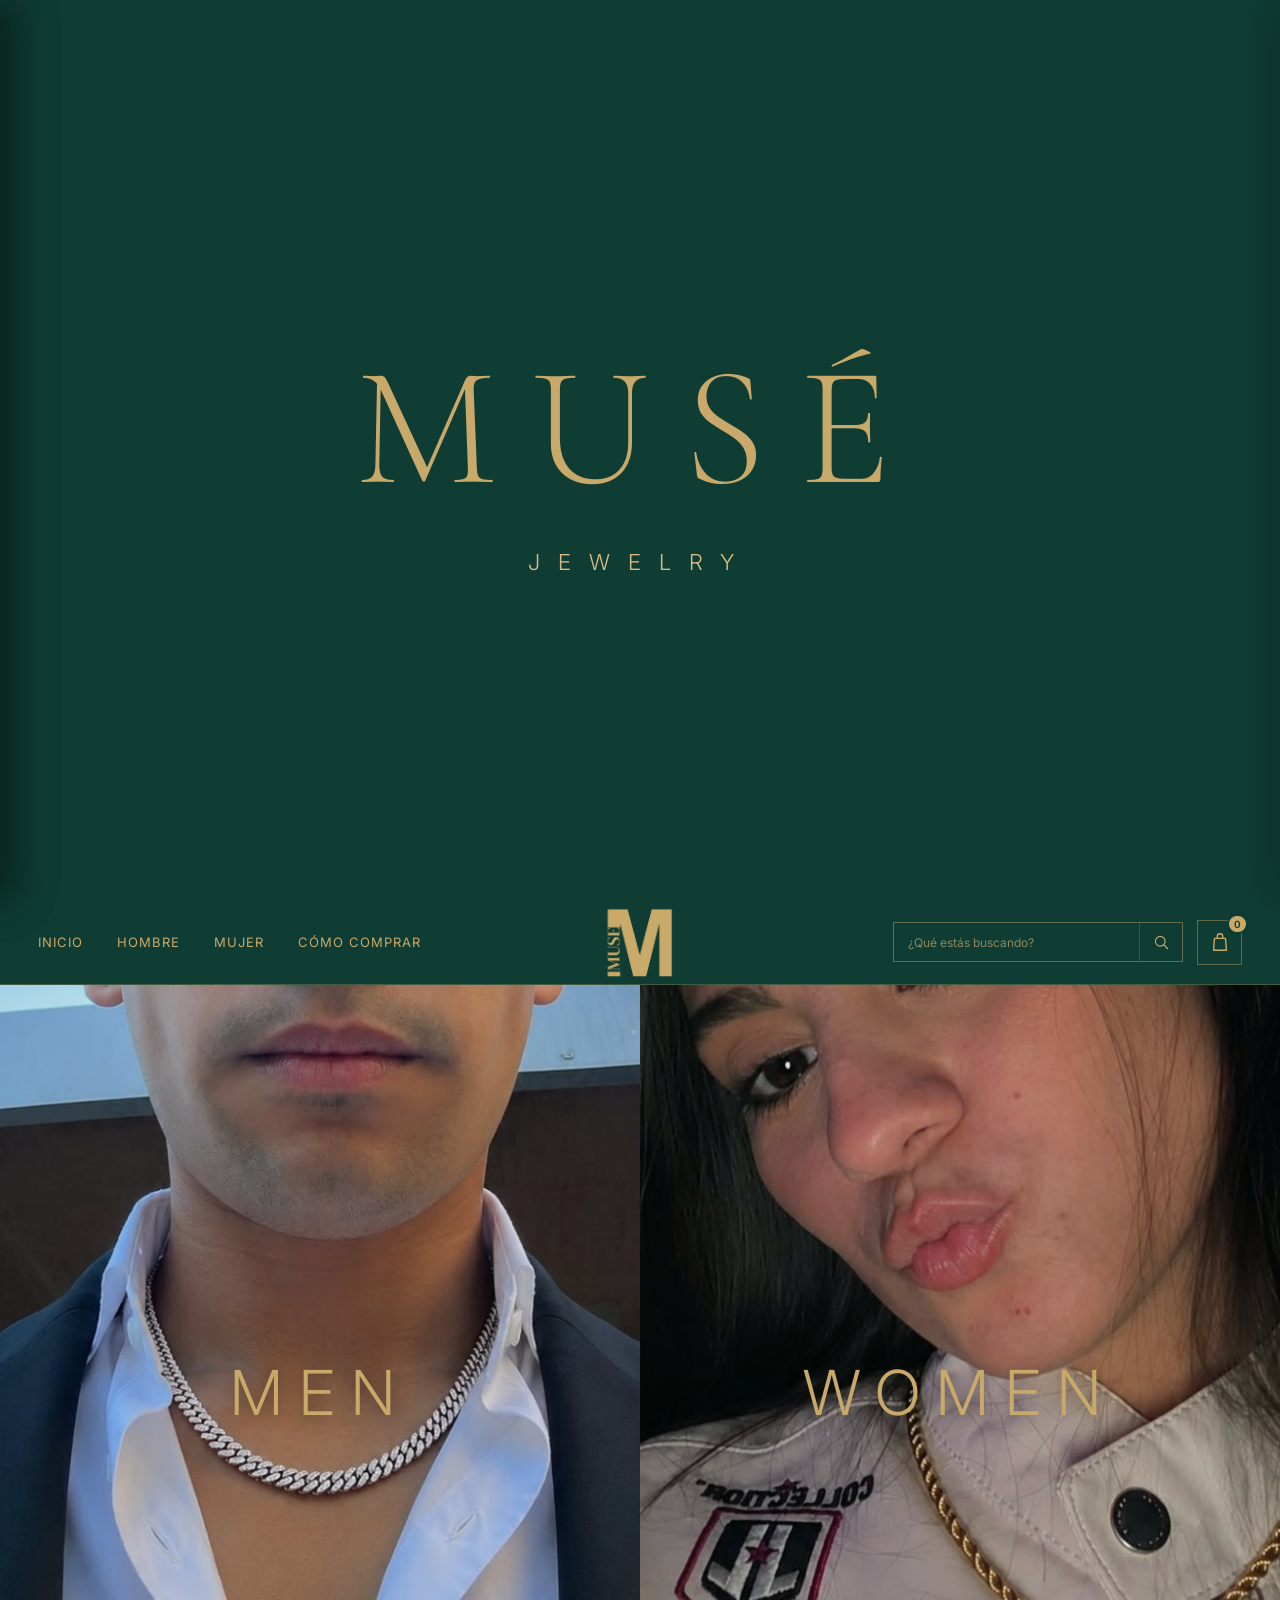
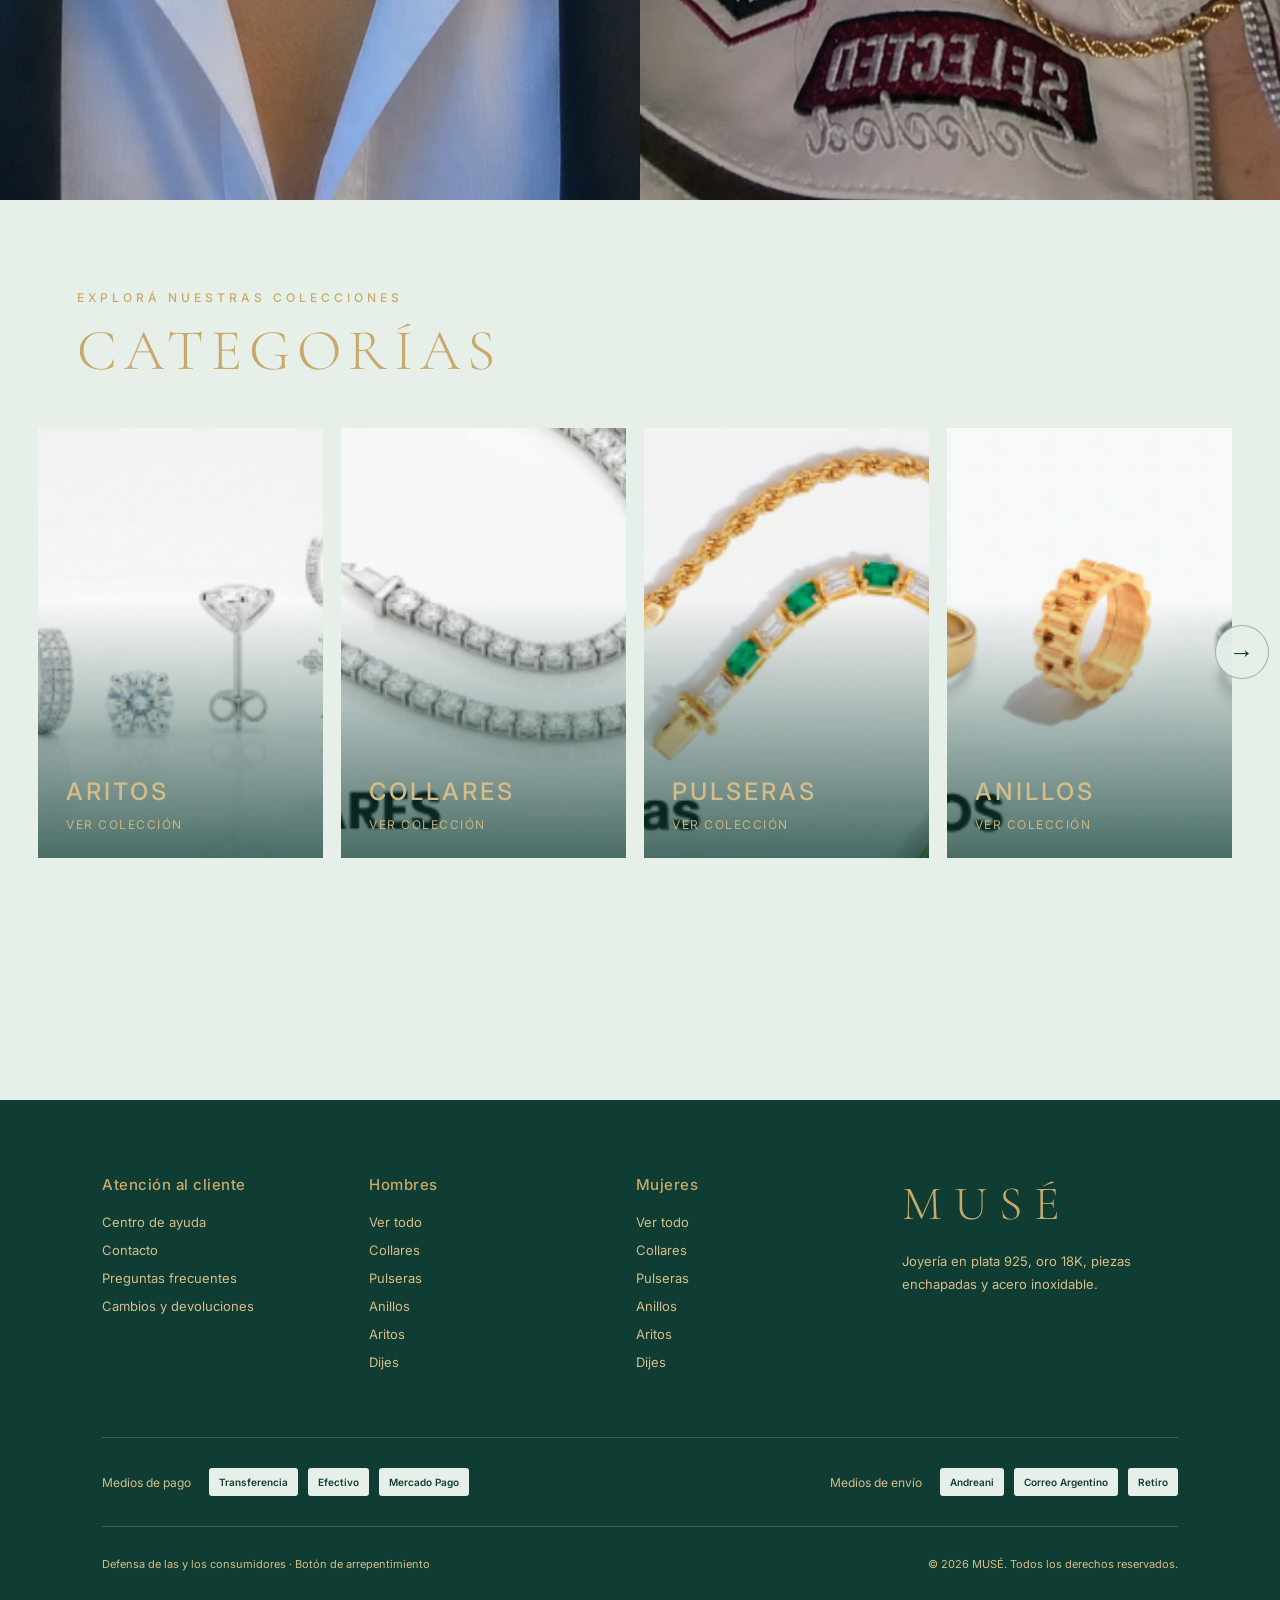
==== commit 78053dc0: "Corrijo navbar compartido y menú mobile" ====
--- a/index.html
+++ b/index.html
@@ -47,149 +47,7 @@
 
    <div id="navbarCompartido"></div>
 
-    <div
-    class="fondo-menu-mobile"
-    id="fondoMenuMobile">
-</div>
-
-<aside
-    class="menu-mobile"
-    id="menuMobile"
-    aria-hidden="true">
-
-    <div class="menu-mobile-encabezado">
-
-        <p>MENÚ</p>
-
-        <button
-            class="cerrar-menu-mobile"
-            id="cerrarMenuMobile"
-            type="button"
-            aria-label="Cerrar menú">
-
-            <span></span>
-            <span></span>
-
-        </button>
-
-    </div>
-
-    <nav class="menu-mobile-contenido">
-
-        <a
-            class="enlace-mobile-principal"
-            href="index.html#inicio">
-
-            Inicio
-
-        </a>
-
-        <div class="grupo-menu-mobile">
-
-            <button
-                class="boton-submenu-mobile"
-                type="button"
-                aria-expanded="false">
-
-                <span>Hombre</span>
-                <span class="icono-desplegar">+</span>
-
-            </button>
-
-            <div class="submenu-mobile">
-
-                <a href="catalogo.html?genero=hombre">
-                    Ver todo
-                </a>
-
-                <a href="catalogo.html?genero=hombre&categoria=collares">
-                    Collares
-                </a>
-
-                <a href="catalogo.html?genero=hombre&categoria=pulseras">
-                    Pulseras
-                </a>
-
-                <a href="catalogo.html?genero=hombre&categoria=anillos">
-                    Anillos
-                </a>
-
-                <a href="catalogo.html?genero=hombre&categoria=aritos">
-                    Aritos
-                </a>
-
-                <a href="catalogo.html?genero=hombre&categoria=dijes">
-                    Dijes
-                </a>
-
-            </div>
-
-        </div>
-
-        <div class="grupo-menu-mobile">
-
-            <button
-                class="boton-submenu-mobile"
-                type="button"
-                aria-expanded="false">
-
-                <span>Mujer</span>
-                <span class="icono-desplegar">+</span>
-
-            </button>
-
-            <div class="submenu-mobile">
-
-                <a href="catalogo.html?genero=mujer">
-                    Ver todo
-                </a>
-
-                <a href="catalogo.html?genero=mujer&categoria=collares">
-                    Collares
-                </a>
-
-                <a href="catalogo.html?genero=mujer&categoria=pulseras">
-                    Pulseras
-                </a>
-
-                <a href="catalogo.html?genero=mujer&categoria=anillos">
-                    Anillos
-                </a>
-
-                <a href="catalogo.html?genero=mujer&categoria=aritos">
-                    Aritos
-                </a>
-
-                <a href="catalogo.html?genero=mujer&categoria=dijes">
-                    Dijes
-                </a>
-
-            </div>
-
-        </div>
-
-        <a
-            class="enlace-mobile-principal"
-            href="como-comprar.html">
-
-            Cómo comprar
-
-        </a>
-
-    </nav>
-
-    <div class="menu-mobile-marca">
-
-        <strong>MUSÉ</strong>
-
-        <p>
-            Plata 925, enchapado en oro 18K
-            y acero inoxidable.
-        </p>
-
-    </div>
-
-</aside>
+    
 
 
     <!-- ===========================
--- a/style.css
+++ b/style.css
@@ -1942,7 +1942,30 @@
 
 .fondo-menu-mobile,
 .menu-mobile {
-    display: none;
+    position: fixed;
+
+    top: 0;
+    left: 0;
+
+    width: min(86%, 390px);
+    height: 100vh;
+    height: 100dvh;
+
+    display: flex;
+    flex-direction: column;
+
+    overflow: hidden;
+
+    background: var(--verde-muse);
+    color: var(--dorado-muse);
+
+    transform: translateX(-100%);
+
+    transition: transform 0.4s ease;
+
+    z-index: 1997;
+
+    box-shadow: 15px 0 40px rgba(0, 0, 0, 0.25);
 }
 
 
@@ -2106,7 +2129,8 @@
     /* ENCABEZADO */
 
     .menu-mobile-encabezado {
-        min-height: 82px;
+    flex-shrink: 0;
+    min-height: 82px;
 
         padding: 0 24px;
 
@@ -2160,13 +2184,17 @@
 
     /* ENLACES */
 
-    .menu-mobile-contenido {
-        flex: 1;
-
-        padding: 14px 24px;
-
-        overflow-y: auto;
-    }
+.menu-mobile-contenido {
+    flex: 1 1 auto;
+    min-height: 0;
+
+    padding: 14px 24px 30px;
+
+    overflow-y: auto;
+    overflow-x: hidden;
+
+    -webkit-overflow-scrolling: touch;
+}
 
     .enlace-mobile-principal,
     .boton-submenu-mobile {
@@ -2252,8 +2280,10 @@
 
     /* MARCA ABAJO */
 
-    .menu-mobile-marca {
-        padding: 22px 24px 28px;
+   .menu-mobile-marca {
+    flex-shrink: 0;
+
+    padding: 22px 24px 28px;
 
         border-top: 1px solid rgba(200, 169, 106, 0.22);
     }
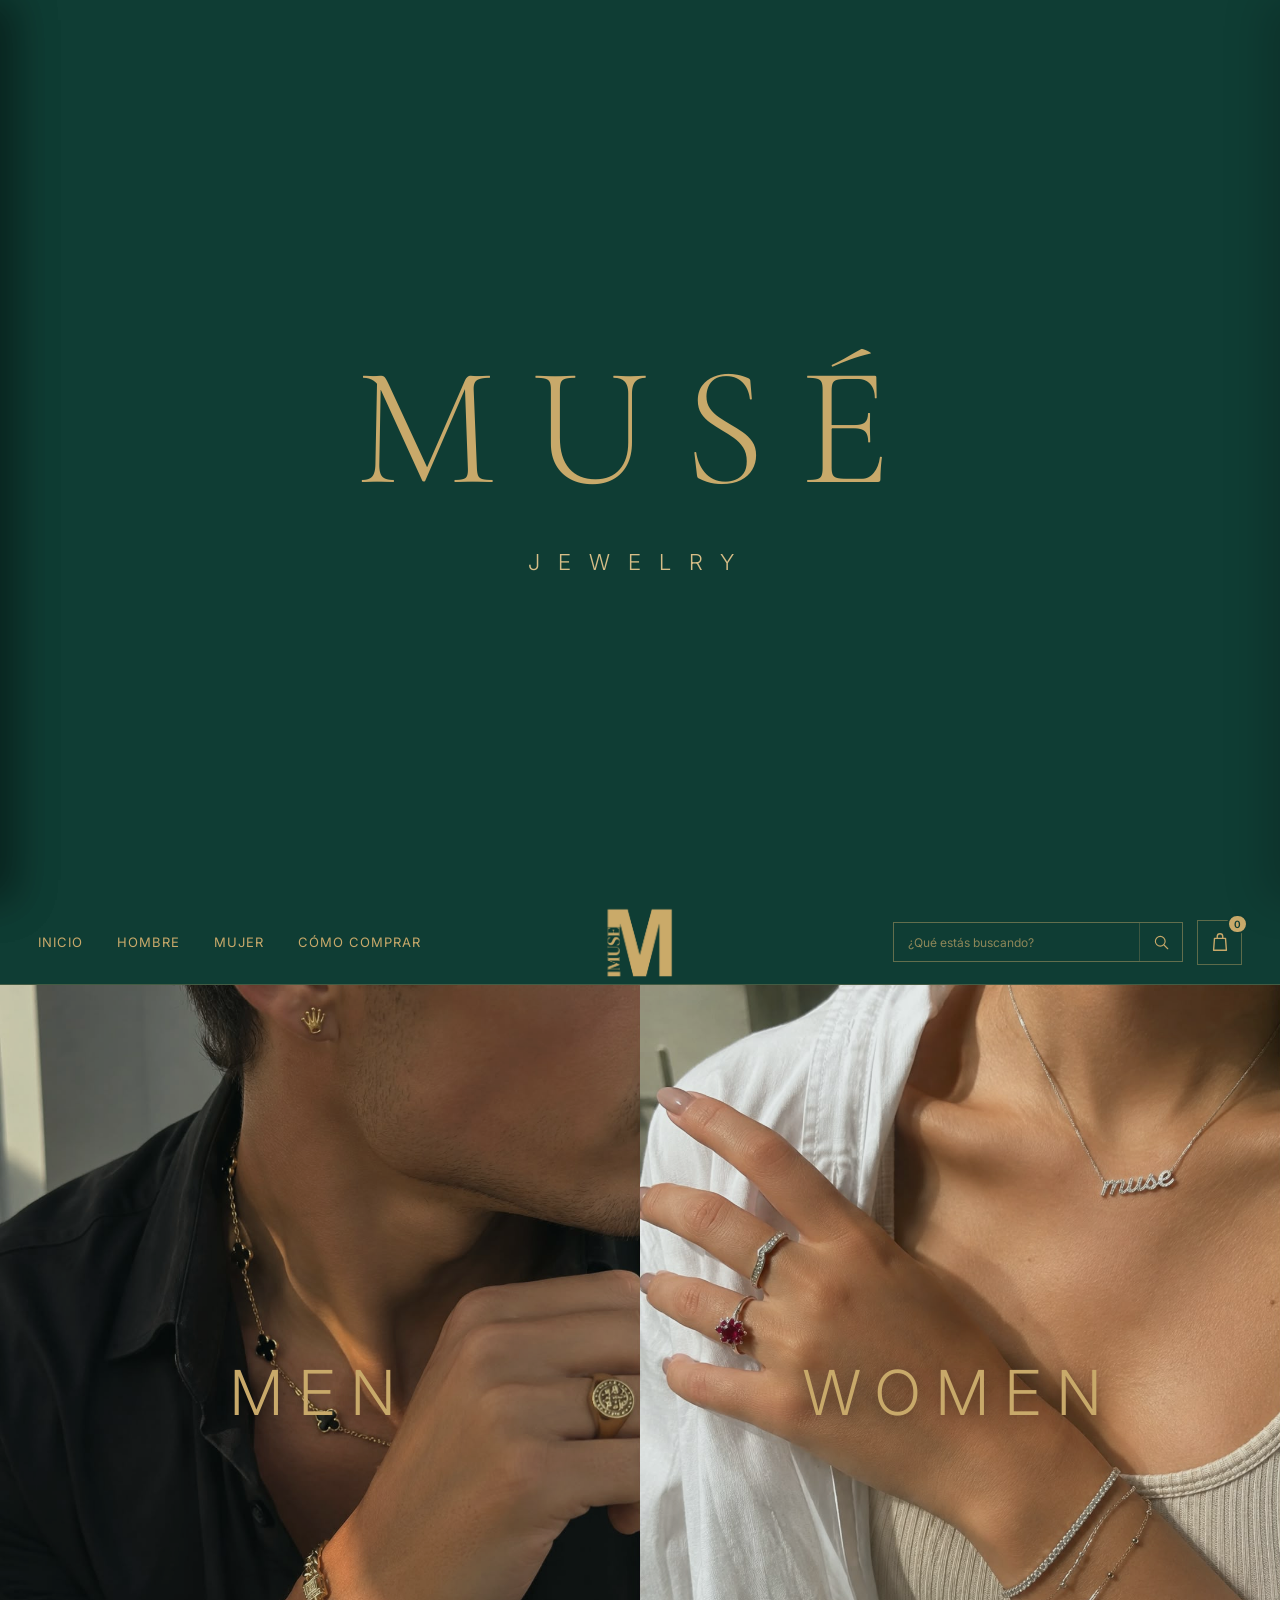
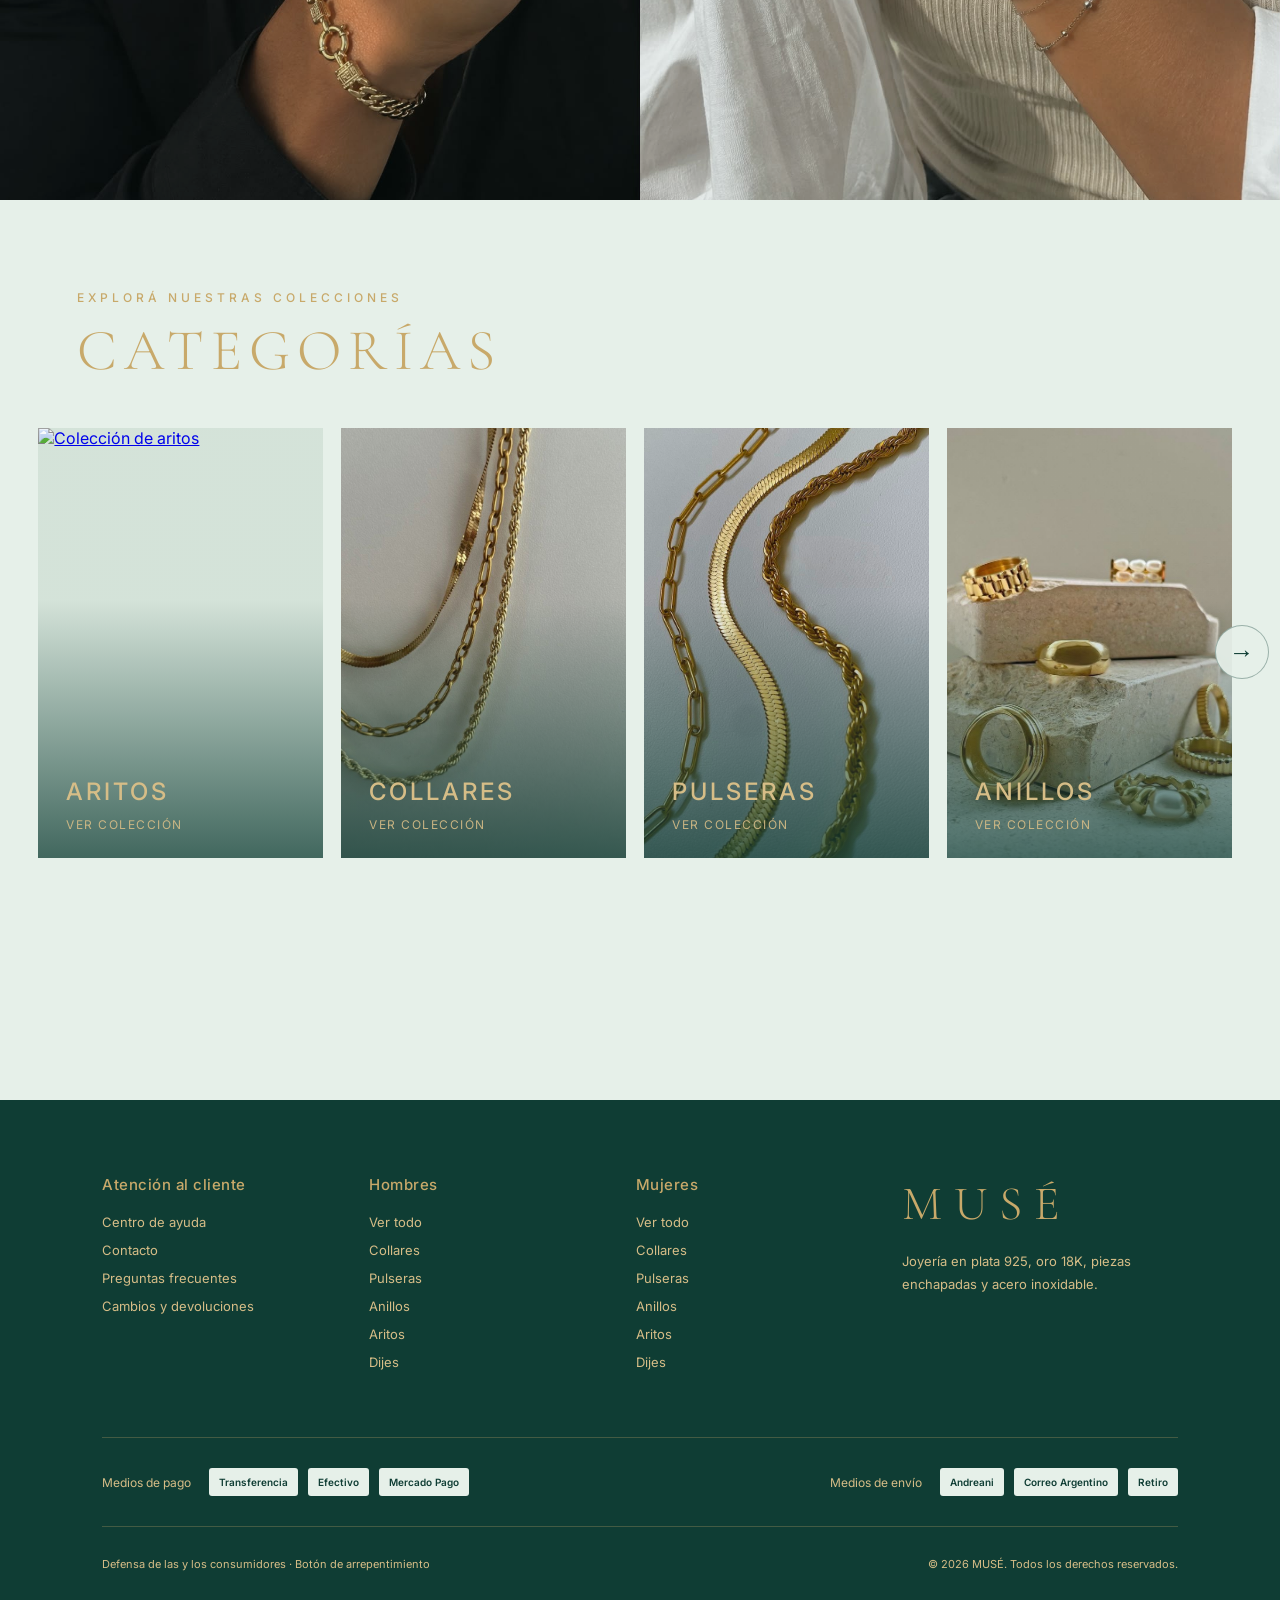
==== commit 29237591: "Mejora catálogo, producto y reemplaza imágenes" ====
--- a/index.html
+++ b/index.html
@@ -141,7 +141,7 @@
                     class="tarjeta-catalogo">
 
                     <img
-                        src="imagenes web/aros-catalogo.png"
+                        src="imagenes web/aros-catalogo.jpeg"
                         alt="Colección de aritos">
 
                     <div class="tarjeta-texto">
@@ -164,7 +164,7 @@
                     class="tarjeta-catalogo">
 
                     <img
-                        src="imagenes web/collares-catalogo.png"
+                        src="imagenes web/collares-catalogo.jpeg"
                         alt="Colección de collares">
 
                     <div class="tarjeta-texto">
@@ -187,7 +187,7 @@
                     class="tarjeta-catalogo">
 
                     <img
-                        src="imagenes web/pulseras-catalogo.png"
+                        src="imagenes web/pulseras-catalogo.jpeg"
                         alt="Colección de pulseras">
 
                     <div class="tarjeta-texto">
@@ -210,7 +210,7 @@
                     class="tarjeta-catalogo">
 
                     <img
-                        src="imagenes web/anillos-catalogo.png"
+                        src="imagenes web/anillos-catalogo.jpeg"
                         alt="Colección de anillos">
 
                     <div class="tarjeta-texto">
@@ -233,7 +233,7 @@
                     class="tarjeta-catalogo">
 
                     <img
-                        src="imagenes web/dijes-catalogo.png"
+                        src="imagenes web/dijes-catalogo.jpeg"
                         alt="Colección de dijes">
 
                     <div class="tarjeta-texto">
